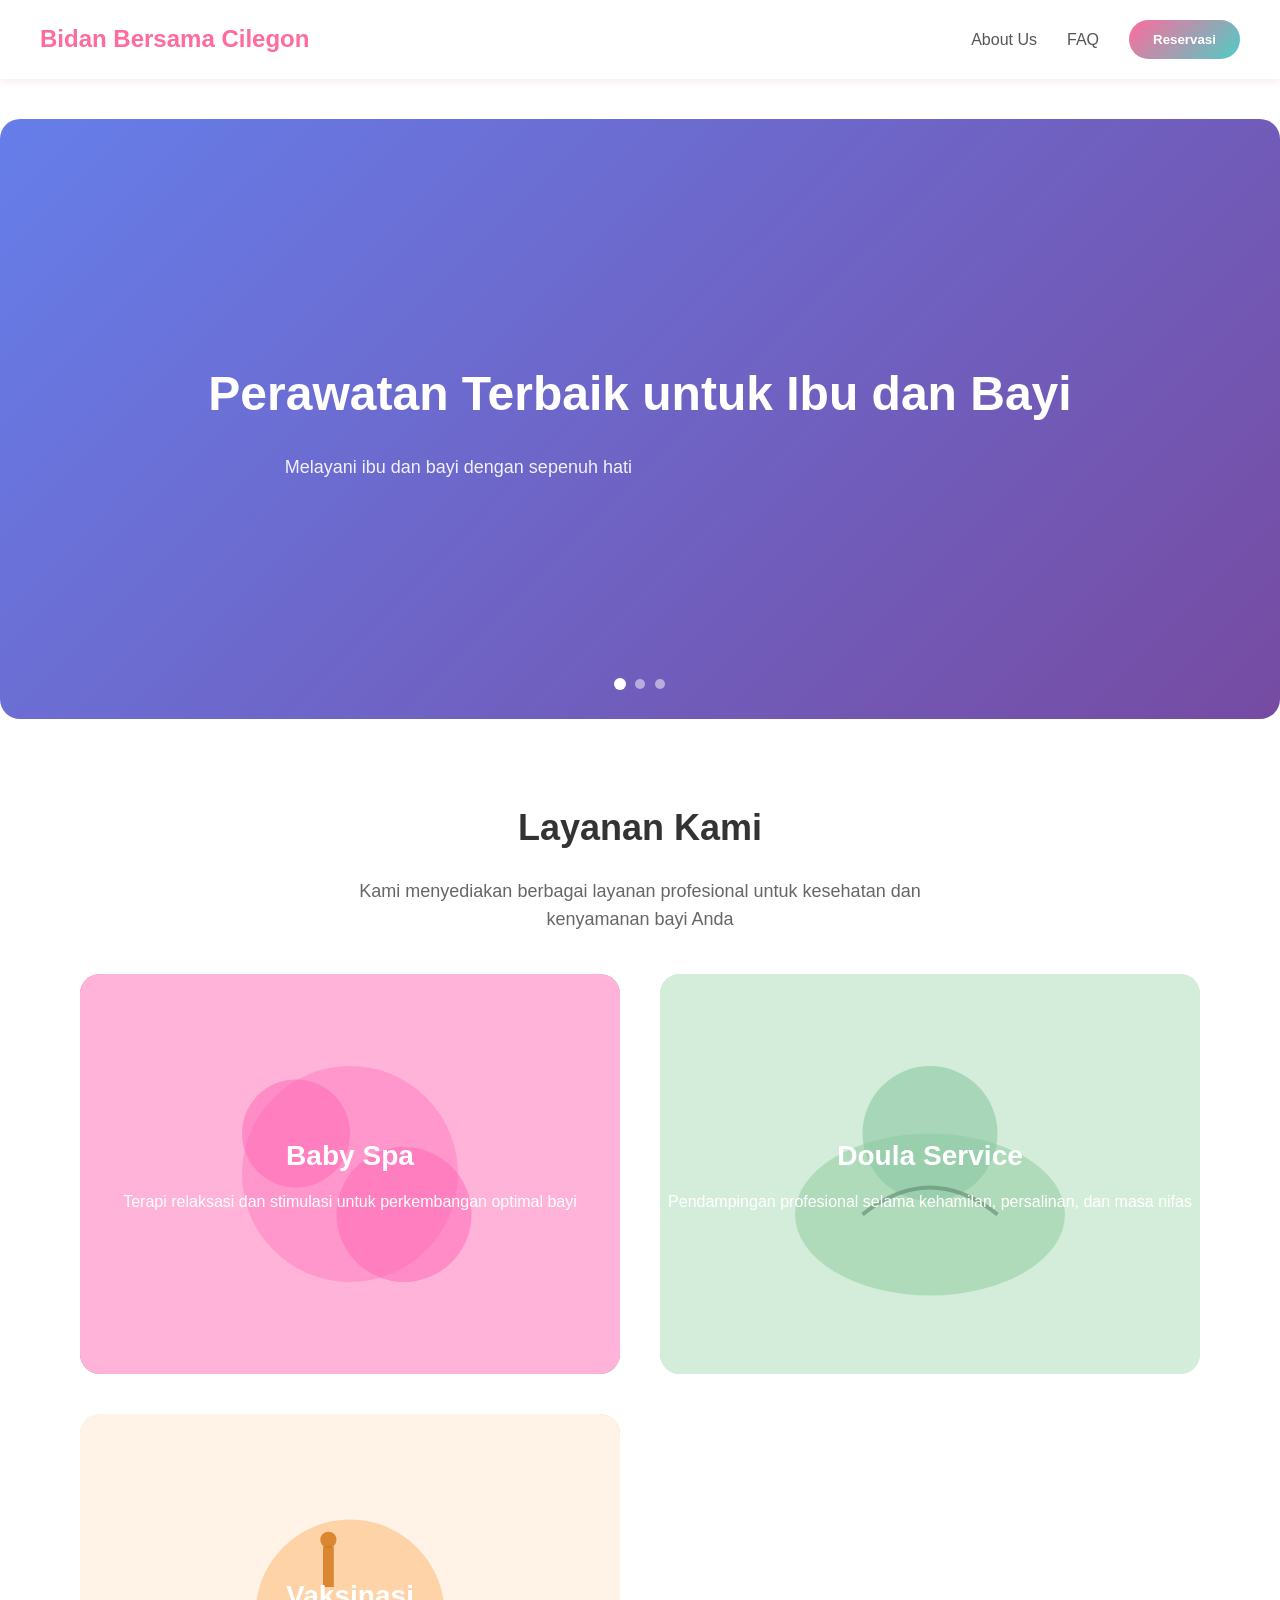
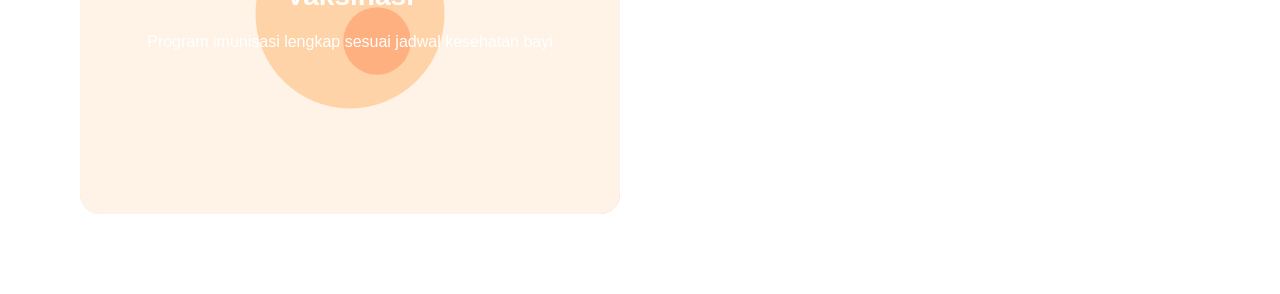
==== index.html @ c13847f4 "Added files" ====
<!DOCTYPE html>
<html lang="en">
<head>
    <meta charset="UTF-8">
    <meta name="viewport" content="width=device-width, initial-scale=1.0">
    <title>Baby Care Services</title>
    <link rel="stylesheet" href="styles.css">
</head>
<body>
    <!-- Header/Navbar -->
    <nav class="navbar">
        <div class="nav-container">
            <div class="logo">Bidan Bersama Cilegon</div>
            <div class="nav-menu">
                <a href="#" class="nav-link">About Us</a>
                <a href="#" class="nav-link">FAQ</a>
                <button class="cta-button">Reservasi</button>
            </div>
        </div>
    </nav>

    <!-- Hero Carousel -->
    <section class="hero-carousel">
        <div class="carousel-content">
            <h1>Perawatan Terbaik untuk Ibu dan Bayi</h1>
            <p>Melayani ibu dan bayi dengan sepenuh hati</p>
        </div>
        <div class="carousel-dots">
            <div class="dot active"></div>
            <div class="dot"></div>
            <div class="dot"></div>
        </div>
    </section>

    <!-- Services Section -->
    <section class="services-section">
        <h2 class="section-title">Layanan Kami</h2>
        <p class="section-subtitle">Kami menyediakan berbagai layanan profesional untuk kesehatan dan kenyamanan bayi Anda</p>
        
        <div class="services-grid">
            <!-- Baby Spa Card -->
            <div class="service-card baby-spa">
                <div class="card-background"></div>
                <div class="card-overlay">
                    <div>
                        <h3>Baby Spa</h3>
                        <p style="font-size: 16px; font-weight: 400; margin-top: 10px;">Terapi relaksasi dan stimulasi untuk perkembangan optimal bayi</p>
                    </div>
                </div>
            </div>

            <!-- Doula Card -->
            <div class="service-card doula">
                <div class="card-background"></div>
                <div class="card-overlay">
                    <div>
                        <h3>Doula Service</h3>
                        <p style="font-size: 16px; font-weight: 400; margin-top: 10px;">Pendampingan profesional selama kehamilan, persalinan, dan masa nifas</p>
                    </div>
                </div>
            </div>

            <!-- Vaccine Card -->
            <div class="service-card vaccine">
                <div class="card-background"></div>
                <div class="card-overlay">
                    <div>
                        <h3>Vaksinasi</h3>
                        <p style="font-size: 16px; font-weight: 400; margin-top: 10px;">Program imunisasi lengkap sesuai jadwal kesehatan bayi</p>
                    </div>
                </div>
            </div>
        </div>
    </section>

    <script>
        // Simple carousel dots functionality
        const dots = document.querySelectorAll('.dot');
        const carousel = document.querySelector('.hero-carousel');
        
        const backgrounds = [
            'linear-gradient(135deg, #667eea 0%, #764ba2 100%)',
            'linear-gradient(135deg, #ff6b9d 0%, #4ecdc4 100%)',
            'linear-gradient(135deg, #ffecd2 0%, #fcb69f 100%)'
        ];
        
        const titles = [
            'Perawatan Terbaik untuk Si Kecil',
            'Layanan Profesional & Terpercaya',
            'Kesehatan Bayi adalah Prioritas Kami'
        ];
        
        dots.forEach((dot, index) => {
            dot.addEventListener('click', () => {
                // Remove active class from all dots
                dots.forEach(d => d.classList.remove('active'));
                // Add active class to clicked dot
                dot.classList.add('active');
                
                // Change carousel background
                carousel.style.background = backgrounds[index];
                
                // Change title
                document.querySelector('.carousel-content h1').textContent = titles[index];
            });
        });

        // Auto-rotate carousel (optional)
        let currentSlide = 0;
        setInterval(() => {
            currentSlide = (currentSlide + 1) % 3;
            dots[currentSlide].click();
        }, 5000);
    </script>
</body>
</html>
---- styles.css ----
* {
    margin: 0;
    padding: 0;
    box-sizing: border-box;
}

body {
    font-family: -apple-system, BlinkMacSystemFont, 'Montserrat', 'Noto Sans', sans-serif;
    line-height: 1.6;
    color: #333;
}

/* Header/Navbar */
.navbar {
    background: white;
    padding: 20px 40px;
    box-shadow: 0 2px 10px rgba(158, 63, 63, 0.1);
    position: sticky;
    top: 0;
    z-index: 100;
}

.nav-container {
    max-width: 1200px;
    margin: 0 auto;
    display: flex;
    justify-content: space-between;
    align-items: center;
}

.logo {
    font-size: 24px;
    font-weight: bold;
    color: #ff6b9d;
}

.nav-menu {
    display: flex;
    gap: 30px;
    align-items: center;
}

.nav-link {
    text-decoration: none;
    color: #555;
    font-weight: 500;
    transition: color 0.3s ease;
}

.nav-link:hover {
    color: #ff6b9d;
}

.cta-button {
    background: linear-gradient(135deg, #ff6b9d, #4ecdc4);
    color: white;
    padding: 12px 24px;
    border: none;
    border-radius: 50px;
    font-weight: 600;
    cursor: pointer;
    transition: all 0.3s ease;
}

.cta-button:hover {
    transform: translateY(-2px);
    box-shadow: 0 5px 15px rgba(255, 107, 157, 0.4);
}

/* Main Carousel */
.hero-carousel {
    width: 100%;
    max-width: 1440px;
    height: 600px;
    margin: 40px auto;
    background: linear-gradient(135deg, #667eea 0%, #764ba2 100%);
    border-radius: 20px;
    display: flex;
    align-items: center;
    justify-content: center;
    color: white;
    position: relative;
    overflow: hidden;
}

.carousel-content {
    text-align: center;
    z-index: 2;
}

.carousel-content h1 {
    font-size: 48px;
    margin-bottom: 20px;
    font-weight: 700;
}

.carousel-content p {
    font-size: 18px;
    opacity: 0.9;
    max-width: 500px;
}

.carousel-dots {
    position: absolute;
    bottom: 30px;
    left: 50%;
    transform: translateX(-50%);
    display: flex;
    gap: 10px;
}

.dot {
    width: 10px;
    height: 10px;
    border-radius: 50%;
    background: rgba(255,255,255,0.5);
    cursor: pointer;
    transition: all 0.3s ease;
}

.dot.active {
    background: white;
    transform: scale(1.2);
}

/* Services Cards */
.services-section {
    max-width: 1200px;
    margin: 80px auto;
    padding: 0 40px;
}

.services-grid {
    display: grid;
    grid-template-columns: repeat(auto-fit, minmax(350px, 1fr));
    gap: 40px;
    margin-top: 40px;
}

.service-card {
    height: 400px;
    border-radius: 20px;
    position: relative;
    overflow: hidden;
    cursor: pointer;
    transition: all 0.3s ease;
}

.service-card:hover {
    transform: translateY(-10px);
    box-shadow: 0 20px 40px rgba(0,0,0,0.15);
}

.card-background {
    position: absolute;
    top: 0;
    left: 0;
    width: 100%;
    height: 100%;
    background-size: cover;
    background-position: center;
    background-repeat: no-repeat;
}

.card-overlay {
    position: absolute;
    top: 0;
    left: 0;
    width: 100%;
    height: 100%;
    display: flex;
    align-items: center;
    justify-content: center;
    color: white;
    text-align: center;
    font-weight: 600;
    font-size: 24px;
}

/* Baby Spa Card */
.baby-spa {
    background: linear-gradient(135deg, #ff6b9d 0%, #4ecdc4 100%);
}

.baby-spa .card-background {
    background-image:
        url('data:image/svg+xml,<svg xmlns="http://www.w3.org/2000/svg" viewBox="0 0 400 300"><rect fill="%23ffb3d9" width="400" height="300"/><circle cx="200" cy="150" r="80" fill="%23ff8cc8" opacity="0.7"/><circle cx="160" cy="120" r="40" fill="%23ff66b3" opacity="0.5"/><circle cx="240" cy="180" r="50" fill="%23ff66b3" opacity="0.5"/></svg>');
        url('images/newborn.jpg');
    background-blend-mode: overlay;
}

/* Doula Card */
.doula {
    background: linear-gradient(135deg, #a8edea 0%, #fed6e3 100%);
}

.doula .card-background {
    background-image: url('data:image/svg+xml,<svg xmlns="http://www.w3.org/2000/svg" viewBox="0 0 400 300"><rect fill="%23d4edda" width="400" height="300"/><ellipse cx="200" cy="180" rx="100" ry="60" fill="%23a8d8b5" opacity="0.8"/><circle cx="200" cy="120" r="50" fill="%238bc8a3" opacity="0.6"/><path d="M150 180 Q200 140 250 180" stroke="%23659577" stroke-width="3" fill="none" opacity="0.7"/></svg>');
}

/* Vaccine Card */
.vaccine {
    background: linear-gradient(135deg, #ffecd2 0%, #fcb69f 100%);
}

.vaccine .card-background {
    background-image: url('data:image/svg+xml,<svg xmlns="http://www.w3.org/2000/svg" viewBox="0 0 400 300"><rect fill="%23fff2e6" width="400" height="300"/><circle cx="200" cy="150" r="70" fill="%23ffcc99" opacity="0.8"/><rect x="180" y="100" width="8" height="30" fill="%23cc6600" opacity="0.7"/><circle cx="184" cy="95" r="6" fill="%23cc6600" opacity="0.7"/><circle cx="220" cy="170" r="25" fill="%23ff9966" opacity="0.6"/></svg>');
}

.section-title {
    text-align: center;
    font-size: 36px;
    font-weight: 700;
    margin-bottom: 20px;
    color: #333;
}

.section-subtitle {
    text-align: center;
    font-size: 18px;
    color: #666;
    max-width: 600px;
    margin: 0 auto;
}

/* Responsive Design */
@media (max-width: 768px) {
    .navbar {
        padding: 15px 20px;
    }
    
    .nav-menu {
        gap: 20px;
    }
    
    .nav-link {
        font-size: 14px;
    }
    
    .cta-button {
        padding: 10px 20px;
        font-size: 14px;
    }
    
    .hero-carousel {
        height: 400px;
        margin: 20px;
    }
    
    .carousel-content h1 {
        font-size: 32px;
    }
    
    .services-section {
        padding: 0 20px;
    }
    
    .services-grid {
        grid-template-columns: 1fr;
        gap: 30px;
    }
    
    .service-card {
        height: 300px;
    }
}
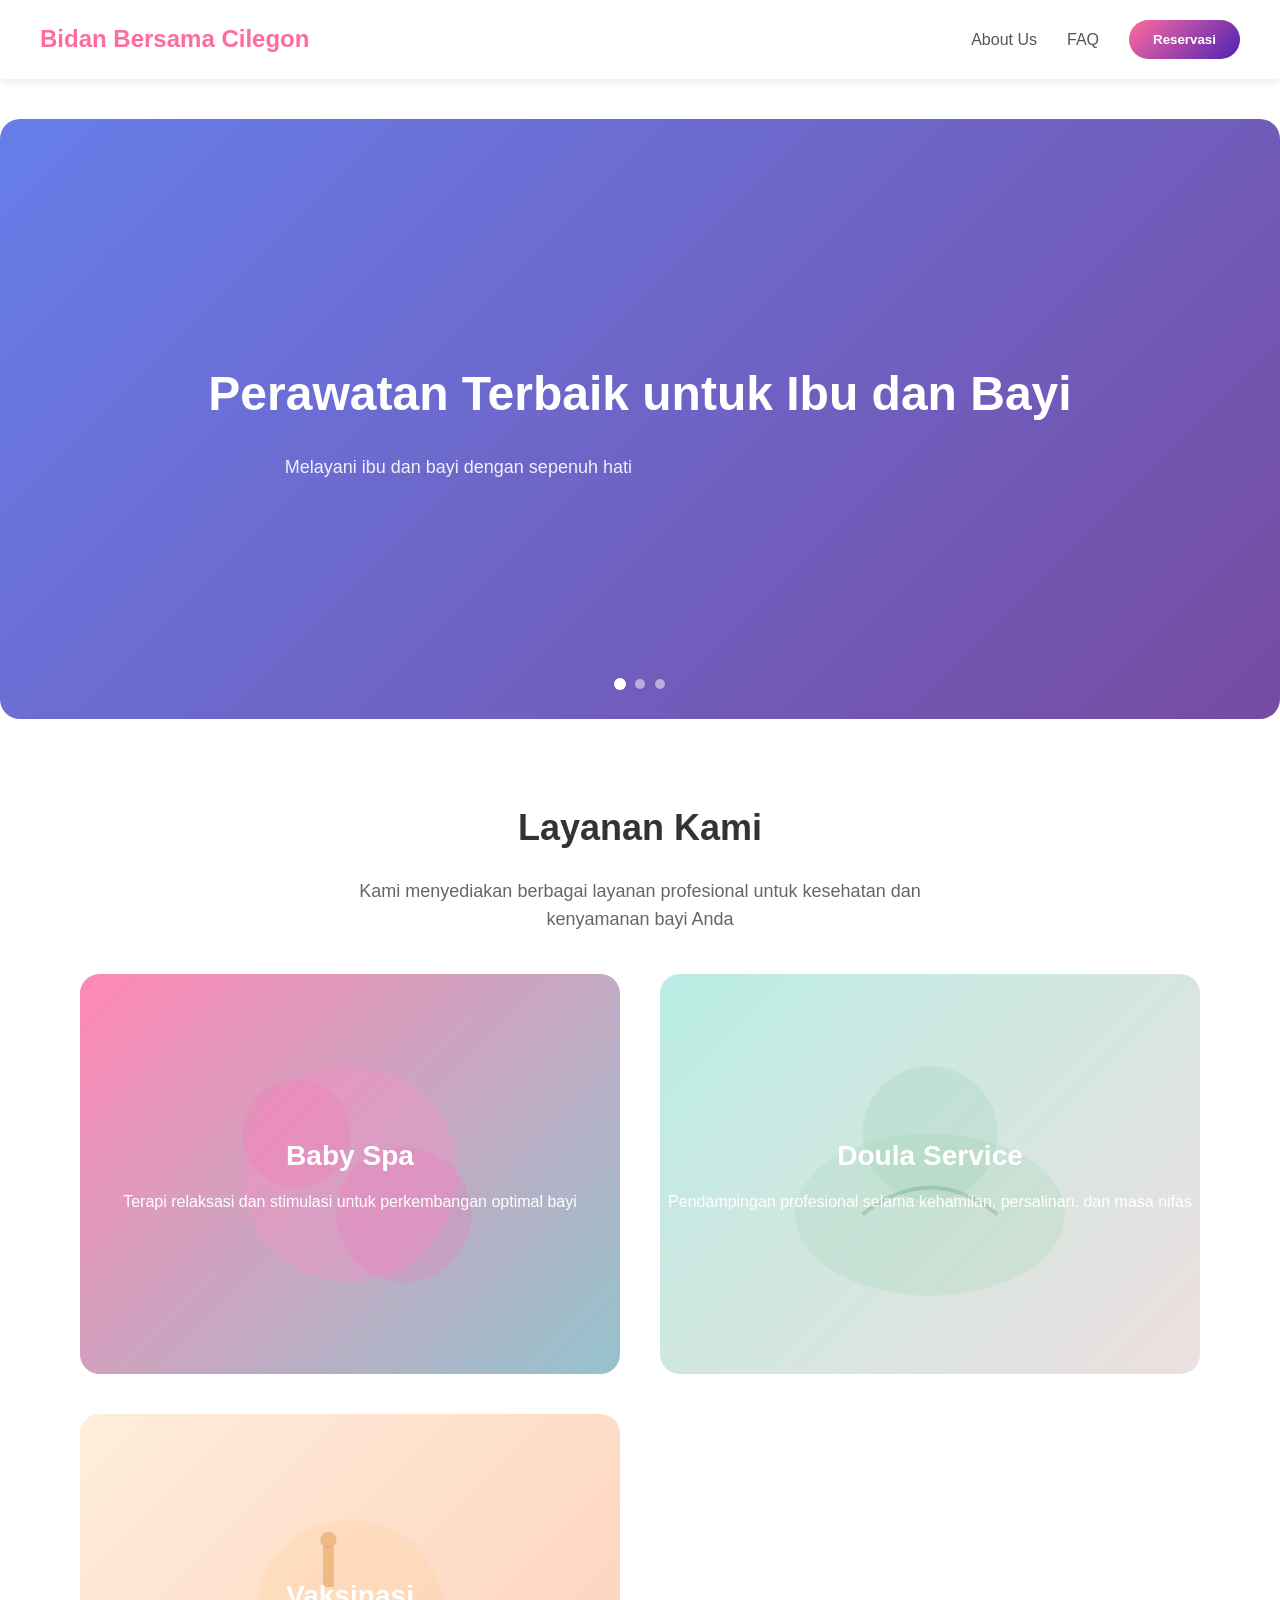
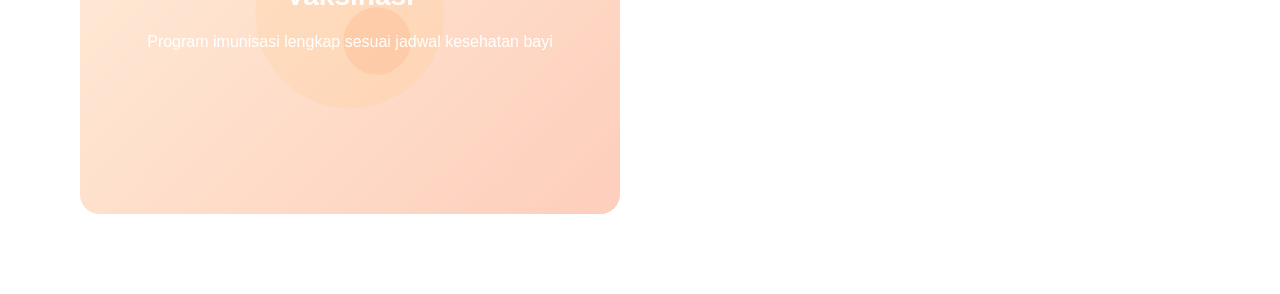
==== commit e9f05e21: "In line javascript html to js file  In line javascript html to js file" ====
--- a/index.html
+++ b/index.html
@@ -73,44 +73,6 @@
         </div>
     </section>
 
-    <script>
-        // Simple carousel dots functionality
-        const dots = document.querySelectorAll('.dot');
-        const carousel = document.querySelector('.hero-carousel');
-        
-        const backgrounds = [
-            'linear-gradient(135deg, #667eea 0%, #764ba2 100%)',
-            'linear-gradient(135deg, #ff6b9d 0%, #4ecdc4 100%)',
-            'linear-gradient(135deg, #ffecd2 0%, #fcb69f 100%)'
-        ];
-        
-        const titles = [
-            'Perawatan Terbaik untuk Si Kecil',
-            'Layanan Profesional & Terpercaya',
-            'Kesehatan Bayi adalah Prioritas Kami'
-        ];
-        
-        dots.forEach((dot, index) => {
-            dot.addEventListener('click', () => {
-                // Remove active class from all dots
-                dots.forEach(d => d.classList.remove('active'));
-                // Add active class to clicked dot
-                dot.classList.add('active');
-                
-                // Change carousel background
-                carousel.style.background = backgrounds[index];
-                
-                // Change title
-                document.querySelector('.carousel-content h1').textContent = titles[index];
-            });
-        });
-
-        // Auto-rotate carousel (optional)
-        let currentSlide = 0;
-        setInterval(() => {
-            currentSlide = (currentSlide + 1) % 3;
-            dots[currentSlide].click();
-        }, 5000);
-    </script>
+    <script src="script.js"></script>
 </body>
 </html>
--- a/styles.css
+++ b/styles.css
@@ -5,7 +5,7 @@
 }
 
 body {
-    font-family: -apple-system, BlinkMacSystemFont, 'Montserrat', 'Noto Sans', sans-serif;
+    font-family: -apple-system, BlinkMacSystemFont, 'Montserrat', Roboto, sans-serif;
     line-height: 1.6;
     color: #333;
 }
@@ -14,7 +14,7 @@
 .navbar {
     background: white;
     padding: 20px 40px;
-    box-shadow: 0 2px 10px rgba(158, 63, 63, 0.1);
+    box-shadow: 0 2px 10px rgba(0,0,0,0.1);
     position: sticky;
     top: 0;
     z-index: 100;
@@ -52,7 +52,7 @@
 }
 
 .cta-button {
-    background: linear-gradient(135deg, #ff6b9d, #4ecdc4);
+    background: linear-gradient(135deg, #ff6b9d, #4e22b5);
     color: white;
     padding: 12px 24px;
     border: none;
@@ -183,9 +183,12 @@
 }
 
 .baby-spa .card-background {
-    background-image:
-        url('data:image/svg+xml,<svg xmlns="http://www.w3.org/2000/svg" viewBox="0 0 400 300"><rect fill="%23ffb3d9" width="400" height="300"/><circle cx="200" cy="150" r="80" fill="%23ff8cc8" opacity="0.7"/><circle cx="160" cy="120" r="40" fill="%23ff66b3" opacity="0.5"/><circle cx="240" cy="180" r="50" fill="%23ff66b3" opacity="0.5"/></svg>');
-        url('images/newborn.jpg');
+    /* Real image sebagai base */
+    background-image: 
+        /* SVG gradient overlay di atas */
+        url('data:image/svg+xml,<svg xmlns="http://www.w3.org/2000/svg" viewBox="0 0 400 300"><rect fill="%23ffb3d9" width="400" height="300" opacity="0.4"/><circle cx="200" cy="150" r="80" fill="%23ff8cc8" opacity="0.3"/><circle cx="160" cy="120" r="40" fill="%23ff66b3" opacity="0.2"/><circle cx="240" cy="180" r="50" fill="%23ff66b3" opacity="0.2"/></svg>'),
+        /* Real image dari Figma */
+        url('images/baby-spa.jpg');
     background-blend-mode: overlay;
 }
 
@@ -195,7 +198,12 @@
 }
 
 .doula .card-background {
-    background-image: url('data:image/svg+xml,<svg xmlns="http://www.w3.org/2000/svg" viewBox="0 0 400 300"><rect fill="%23d4edda" width="400" height="300"/><ellipse cx="200" cy="180" rx="100" ry="60" fill="%23a8d8b5" opacity="0.8"/><circle cx="200" cy="120" r="50" fill="%238bc8a3" opacity="0.6"/><path d="M150 180 Q200 140 250 180" stroke="%23659577" stroke-width="3" fill="none" opacity="0.7"/></svg>');
+    background-image: 
+        /* SVG gradient overlay */
+        url('data:image/svg+xml,<svg xmlns="http://www.w3.org/2000/svg" viewBox="0 0 400 300"><rect fill="%23d4edda" width="400" height="300" opacity="0.4"/><ellipse cx="200" cy="180" rx="100" ry="60" fill="%23a8d8b5" opacity="0.3"/><circle cx="200" cy="120" r="50" fill="%238bc8a3" opacity="0.2"/><path d="M150 180 Q200 140 250 180" stroke="%23659577" stroke-width="3" fill="none" opacity="0.3"/></svg>'),
+        /* Real image */
+        url('images/doula.jpg');
+    background-blend-mode: overlay;
 }
 
 /* Vaccine Card */
@@ -204,7 +212,12 @@
 }
 
 .vaccine .card-background {
-    background-image: url('data:image/svg+xml,<svg xmlns="http://www.w3.org/2000/svg" viewBox="0 0 400 300"><rect fill="%23fff2e6" width="400" height="300"/><circle cx="200" cy="150" r="70" fill="%23ffcc99" opacity="0.8"/><rect x="180" y="100" width="8" height="30" fill="%23cc6600" opacity="0.7"/><circle cx="184" cy="95" r="6" fill="%23cc6600" opacity="0.7"/><circle cx="220" cy="170" r="25" fill="%23ff9966" opacity="0.6"/></svg>');
+    background-image: 
+        /* SVG gradient overlay */
+        url('data:image/svg+xml,<svg xmlns="http://www.w3.org/2000/svg" viewBox="0 0 400 300"><rect fill="%23fff2e6" width="400" height="300" opacity="0.4"/><circle cx="200" cy="150" r="70" fill="%23ffcc99" opacity="0.3"/><rect x="180" y="100" width="8" height="30" fill="%23cc6600" opacity="0.3"/><circle cx="184" cy="95" r="6" fill="%23cc6600" opacity="0.3"/><circle cx="220" cy="170" r="25" fill="%23ff9966" opacity="0.2"/></svg>'),
+        /* Real image */
+        url('images/vaccine.jpg');
+    background-blend-mode: overlay;
 }
 
 .section-title {
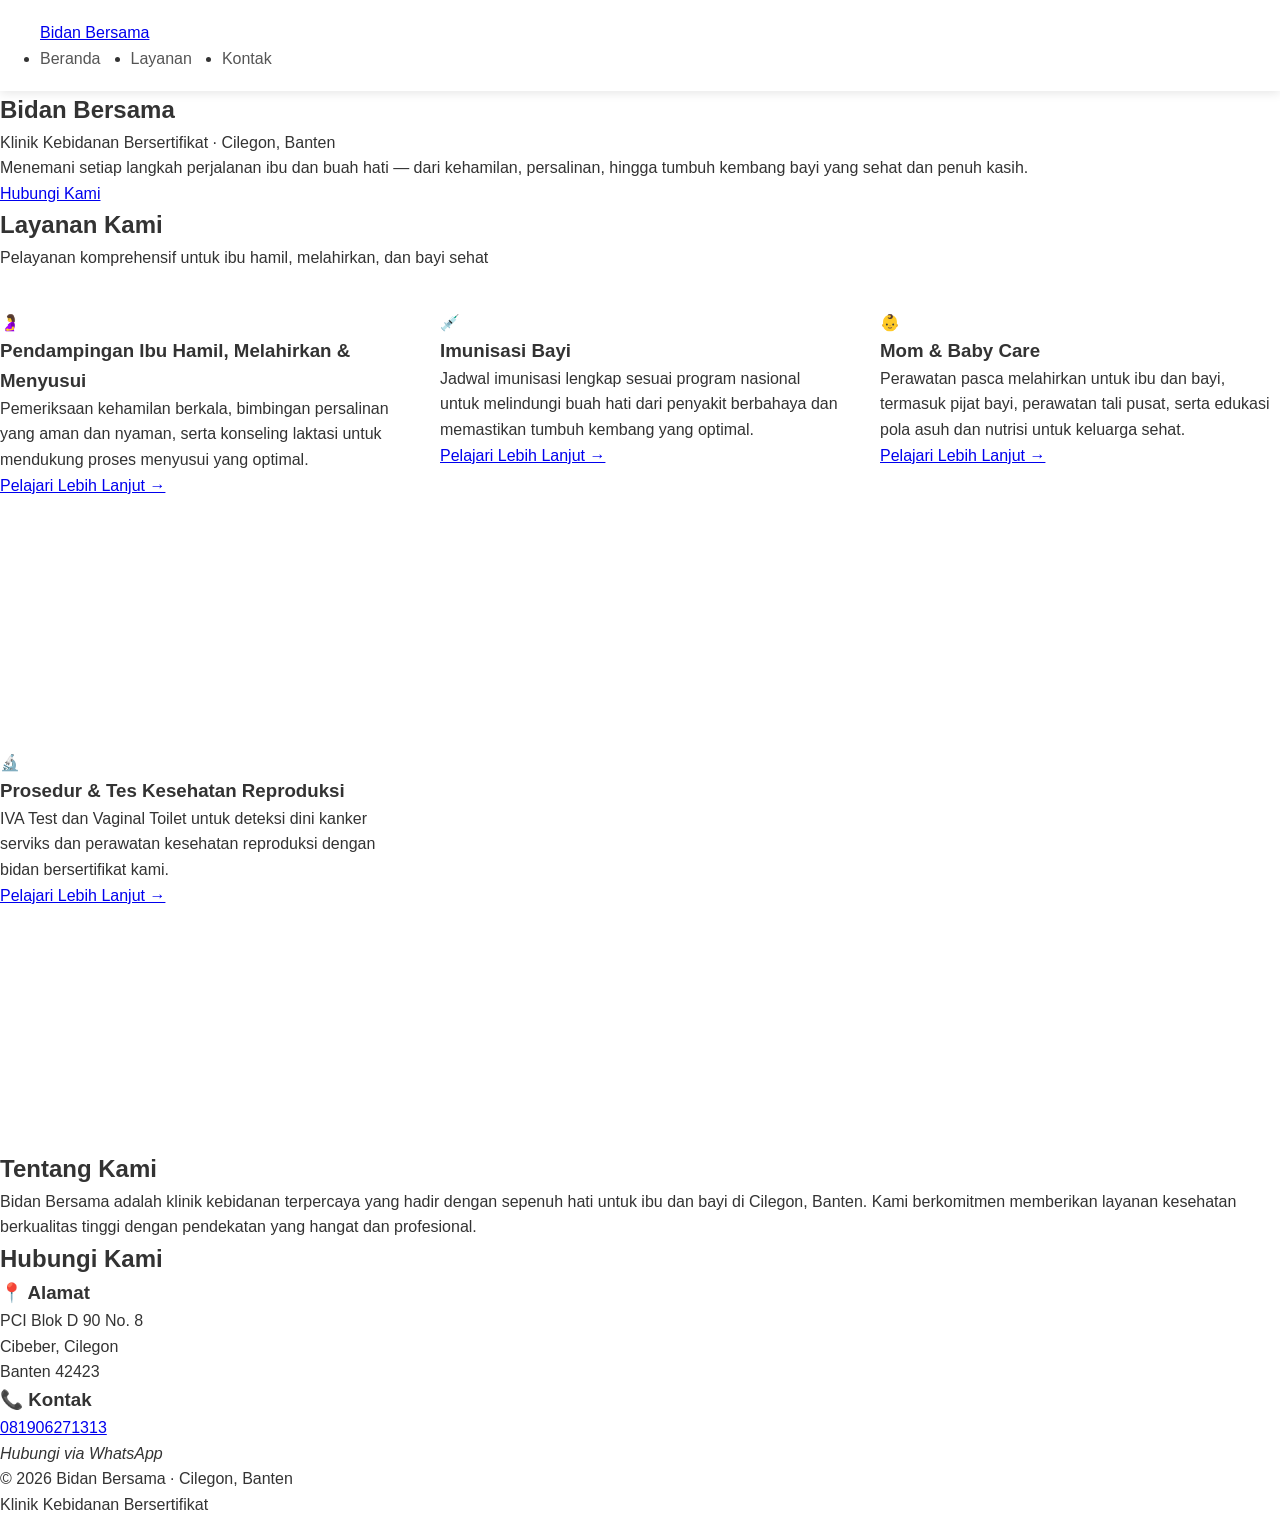
==== commit b63c7baa: "Revise index.html for localization and content update" ====
--- a/index.html
+++ b/index.html
@@ -1,78 +1,119 @@
 <!DOCTYPE html>
-<html lang="en">
+<html lang="id">
 <head>
     <meta charset="UTF-8">
     <meta name="viewport" content="width=device-width, initial-scale=1.0">
-    <title>Baby Care Services</title>
+    <title>Bidan Bersama — Klinik Kebidanan Cilegon</title>
     <link rel="stylesheet" href="styles.css">
 </head>
 <body>
-    <!-- Header/Navbar -->
+    <!-- Navigation -->
     <nav class="navbar">
-        <div class="nav-container">
-            <div class="logo">Bidan Bersama Cilegon</div>
-            <div class="nav-menu">
-                <a href="#" class="nav-link">About Us</a>
-                <a href="#" class="nav-link">FAQ</a>
-                <button class="cta-button">Reservasi</button>
+        <div class="container">
+            <div class="nav-brand">
+                <a href="#home">Bidan Bersama</a>
             </div>
+            <div class="nav-toggle" id="navToggle">
+                <span></span>
+                <span></span>
+                <span></span>
+            </div>
+            <ul class="nav-menu" id="navMenu">
+                <li><a href="#home" class="nav-link">Beranda</a></li>
+                <li><a href="#services" class="nav-link">Layanan</a></li>
+                <li><a href="#contact" class="nav-link">Kontak</a></li>
+            </ul>
         </div>
     </nav>
 
-    <!-- Hero Carousel -->
-    <section class="hero-carousel">
-        <div class="carousel-content">
-            <h1>Perawatan Terbaik untuk Ibu dan Bayi</h1>
-            <p>Melayani ibu dan bayi dengan sepenuh hati</p>
-        </div>
-        <div class="carousel-dots">
-            <div class="dot active"></div>
-            <div class="dot"></div>
-            <div class="dot"></div>
+    <!-- Hero Section -->
+    <section id="home" class="hero">
+        <div class="container">
+            <div class="hero-content">
+                <h1>Bidan Bersama</h1>
+                <p class="subtitle">Klinik Kebidanan Bersertifikat · Cilegon, Banten</p>
+                <p class="hero-text">Menemani setiap langkah perjalanan ibu dan buah hati — dari kehamilan, persalinan, hingga tumbuh kembang bayi yang sehat dan penuh kasih.</p>
+                <a href="https://wa.me/6281906271313" class="btn btn-primary" target="_blank">Hubungi Kami</a>
+            </div>
         </div>
     </section>
 
     <!-- Services Section -->
-    <section class="services-section">
-        <h2 class="section-title">Layanan Kami</h2>
-        <p class="section-subtitle">Kami menyediakan berbagai layanan profesional untuk kesehatan dan kenyamanan bayi Anda</p>
-        
-        <div class="services-grid">
-            <!-- Baby Spa Card -->
-            <div class="service-card baby-spa">
-                <div class="card-background"></div>
-                <div class="card-overlay">
-                    <div>
-                        <h3>Baby Spa</h3>
-                        <p style="font-size: 16px; font-weight: 400; margin-top: 10px;">Terapi relaksasi dan stimulasi untuk perkembangan optimal bayi</p>
-                    </div>
+    <section id="services" class="services">
+        <div class="container">
+            <h2>Layanan Kami</h2>
+            <p class="section-intro">Pelayanan komprehensif untuk ibu hamil, melahirkan, dan bayi sehat</p>
+            
+            <div class="services-grid">
+                <!-- Service 1 -->
+                <div class="service-card">
+                    <div class="service-icon">🤰</div>
+                    <h3>Pendampingan Ibu Hamil, Melahirkan & Menyusui</h3>
+                    <p>Pemeriksaan kehamilan berkala, bimbingan persalinan yang aman dan nyaman, serta konseling laktasi untuk mendukung proses menyusui yang optimal.</p>
+                    <a href="melahirkan-menyusui.html" class="btn btn-small">Pelajari Lebih Lanjut →</a>
                 </div>
-            </div>
 
-            <!-- Doula Card -->
-            <div class="service-card doula">
-                <div class="card-background"></div>
-                <div class="card-overlay">
-                    <div>
-                        <h3>Doula Service</h3>
-                        <p style="font-size: 16px; font-weight: 400; margin-top: 10px;">Pendampingan profesional selama kehamilan, persalinan, dan masa nifas</p>
-                    </div>
+                <!-- Service 2 -->
+                <div class="service-card">
+                    <div class="service-icon">💉</div>
+                    <h3>Imunisasi Bayi</h3>
+                    <p>Jadwal imunisasi lengkap sesuai program nasional untuk melindungi buah hati dari penyakit berbahaya dan memastikan tumbuh kembang yang optimal.</p>
+                    <a href="imunisasi.html" class="btn btn-small">Pelajari Lebih Lanjut →</a>
                 </div>
-            </div>
 
-            <!-- Vaccine Card -->
-            <div class="service-card vaccine">
-                <div class="card-background"></div>
-                <div class="card-overlay">
-                    <div>
-                        <h3>Vaksinasi</h3>
-                        <p style="font-size: 16px; font-weight: 400; margin-top: 10px;">Program imunisasi lengkap sesuai jadwal kesehatan bayi</p>
-                    </div>
+                <!-- Service 3 -->
+                <div class="service-card">
+                    <div class="service-icon">👶</div>
+                    <h3>Mom & Baby Care</h3>
+                    <p>Perawatan pasca melahirkan untuk ibu dan bayi, termasuk pijat bayi, perawatan tali pusat, serta edukasi pola asuh dan nutrisi untuk keluarga sehat.</p>
+                    <a href="mom-baby-care.html" class="btn btn-small">Pelajari Lebih Lanjut →</a>
+                </div>
+
+                <!-- Service 4 - NEW -->
+                <div class="service-card">
+                    <div class="service-icon">🔬</div>
+                    <h3>Prosedur & Tes Kesehatan Reproduksi</h3>
+                    <p>IVA Test dan Vaginal Toilet untuk deteksi dini kanker serviks dan perawatan kesehatan reproduksi dengan bidan bersertifikat kami.</p>
+                    <a href="prosedurtes.html" class="btn btn-small">Pelajari Lebih Lanjut →</a>
                 </div>
             </div>
         </div>
     </section>
 
+    <!-- About Section -->
+    <section class="about">
+        <div class="container">
+            <h2>Tentang Kami</h2>
+            <p class="about-text">Bidan Bersama adalah klinik kebidanan terpercaya yang hadir dengan sepenuh hati untuk ibu dan bayi di Cilegon, Banten. Kami berkomitmen memberikan layanan kesehatan berkualitas tinggi dengan pendekatan yang hangat dan profesional.</p>
+        </div>
+    </section>
+
+    <!-- Contact Section -->
+    <section id="contact" class="contact">
+        <div class="container">
+            <h2>Hubungi Kami</h2>
+            <div class="contact-grid">
+                <div class="contact-item">
+                    <h3>📍 Alamat</h3>
+                    <p>PCI Blok D 90 No. 8<br>Cibeber, Cilegon<br>Banten 42423</p>
+                </div>
+                <div class="contact-item">
+                    <h3>📞 Kontak</h3>
+                    <p><a href="https://wa.me/6281906271313" target="_blank">081906271313</a><br>
+                    <em>Hubungi via WhatsApp</em></p>
+                </div>
+            </div>
+        </div>
+    </section>
+
+    <!-- Footer -->
+    <footer class="footer">
+        <div class="container">
+            <p>&copy; 2026 Bidan Bersama · Cilegon, Banten</p>
+            <p class="footer-secondary">Klinik Kebidanan Bersertifikat</p>
+        </div>
+    </footer>
+
     <script src="script.js"></script>
 </body>
-</html>+</html>
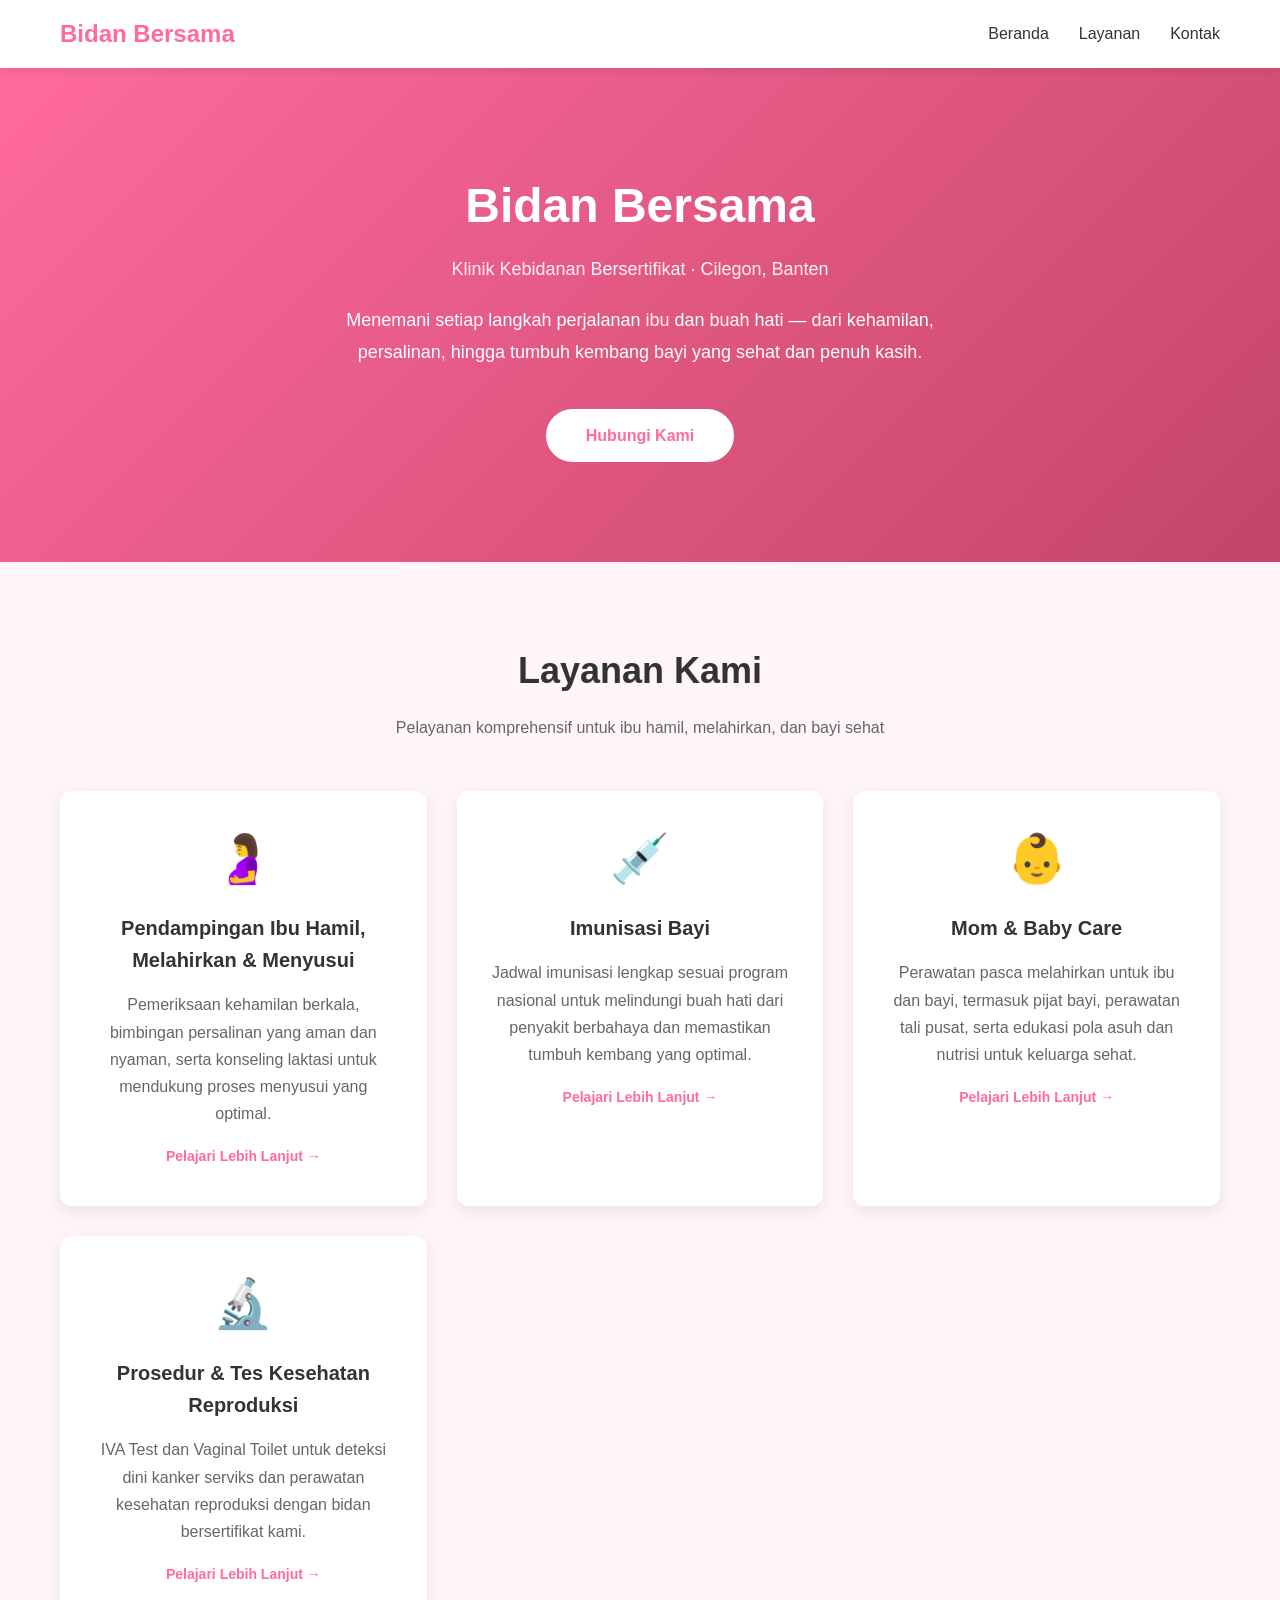
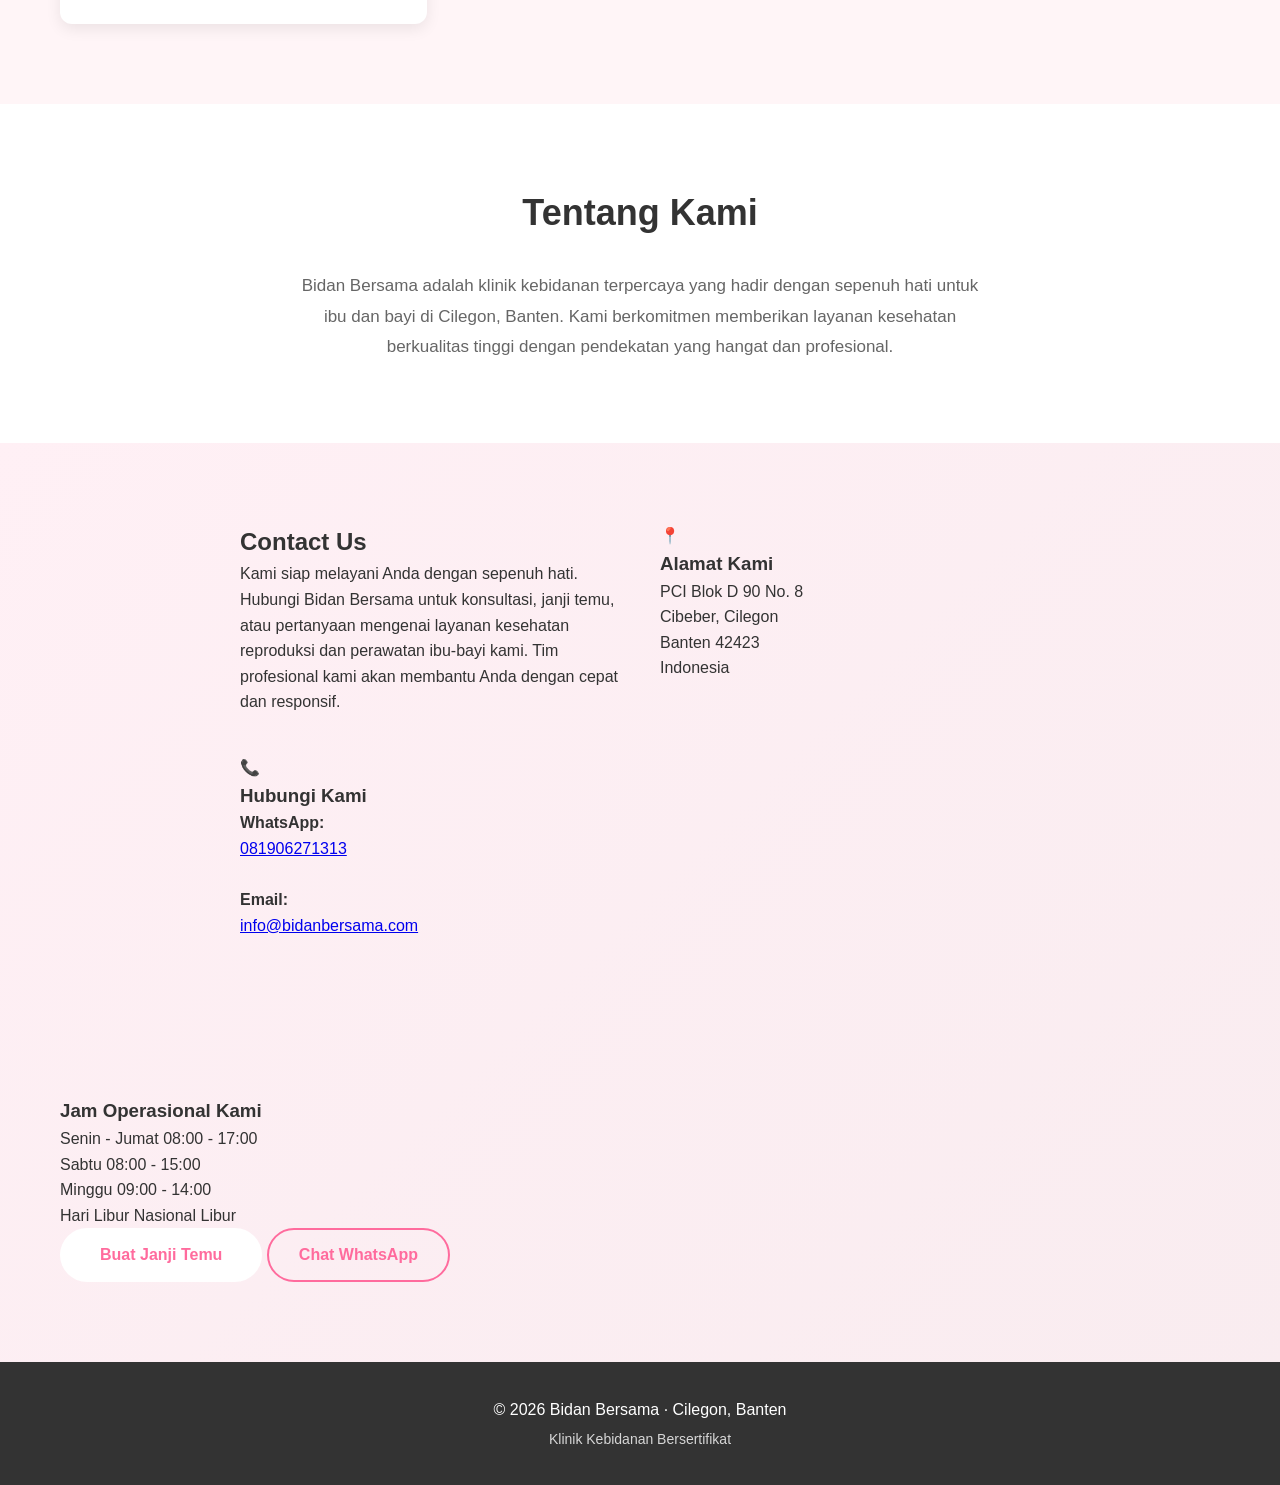
==== commit b20c1432: "Update index.html with new contact section layout" ====
--- a/index.html
+++ b/index.html
@@ -91,16 +91,79 @@
     <!-- Contact Section -->
     <section id="contact" class="contact">
         <div class="container">
-            <h2>Hubungi Kami</h2>
+            <!-- Contact Header & Info Grid (50-25-25) -->
             <div class="contact-grid">
-                <div class="contact-item">
-                    <h3>📍 Alamat</h3>
-                    <p>PCI Blok D 90 No. 8<br>Cibeber, Cilegon<br>Banten 42423</p>
+                <!-- Left Section (50%) -->
+                <div class="contact-left">
+                    <h1>Contact Us</h1>
+                    <p class="contact-description">
+                        Kami siap melayani Anda dengan sepenuh hati. Hubungi Bidan Bersama untuk konsultasi, janji temu, atau pertanyaan mengenai layanan kesehatan reproduksi dan perawatan ibu-bayi kami. Tim profesional kami akan membantu Anda dengan cepat dan responsif.
+                    </p>
                 </div>
-                <div class="contact-item">
-                    <h3>📞 Kontak</h3>
-                    <p><a href="https://wa.me/6281906271313" target="_blank">081906271313</a><br>
-                    <em>Hubungi via WhatsApp</em></p>
+    
+                <!-- Middle Section (25%) - Address -->
+                <div class="contact-info-card">
+                    <div class="contact-info-icon">📍</div>
+                    <h3>Alamat Kami</h3>
+                    <p>
+                        PCI Blok D 90 No. 8<br>
+                        Cibeber, Cilegon<br>
+                        Banten 42423<br>
+                        Indonesia
+                    </p>
+                </div>
+    
+                <!-- Right Section (25%) - Contact -->
+                <div class="contact-info-card">
+                    <div class="contact-info-icon">📞</div>
+                    <h3>Hubungi Kami</h3>
+                    <p>
+                        <strong>WhatsApp:</strong><br>
+                        <a href="https://wa.me/6281906271313" target="_blank">081906271313</a><br>
+                        <br>
+                        <strong>Email:</strong><br>
+                        <a href="mailto:bidanbersama@clinic.com">info@bidanbersama.com</a>
+                    </p>
+                </div>
+            </div>
+    
+            <!-- Google Map -->
+            <div class="map-container">
+                <iframe 
+                    src="https://www.google.com/maps/embed?pb=!1m18!1m12!1m3!1d3956.8234567890!2d106.19245!3d-6.40611!2m3!1f0!2f0!3f0!3m2!1i1024!2i768!4f13.1!3m3!1m2!1s0x2e41e8a8b8b8b8b9%3A0x1234567890abcdef!2sPCI%20Blok%20D%2090%20No.%208%2C%20Cibeber%2C%20Cilegon%2C%20Banten!5e0!3m2!1sid!2sid!4v1234567890" 
+                    width="100%" 
+                    height="100%" 
+                    style="border:0;" 
+                    allowfullscreen="" 
+                    loading="lazy" 
+                    referrerpolicy="no-referrer-when-downgrade">
+                </iframe>
+            </div>
+    
+            <!-- Opening Hours -->
+            <div class="opening-hours">
+                <h3>Jam Operasional Kami</h3>
+                <div class="hours-grid">
+                    <div class="hour-item">
+                        <span class="day">Senin - Jumat</span>
+                        <span class="time">08:00 - 17:00</span>
+                    </div>
+                    <div class="hour-item">
+                        <span class="day">Sabtu</span>
+                        <span class="time">08:00 - 15:00</span>
+                    </div>
+                    <div class="hour-item">
+                        <span class="day">Minggu</span>
+                        <span class="time">09:00 - 14:00</span>
+                    </div>
+                    <div class="hour-item">
+                        <span class="day">Hari Libur Nasional</span>
+                        <span class="time">Libur</span>
+                    </div>
+                    <div class="cta-buttons">
+                        <a href="./appointment.html" class="btn btn-primary">Buat Janji Temu</a>
+                        <a href="https://wa.me/6281906271313" class="btn btn-outline" target="_blank">Chat WhatsApp</a>
+                    </div>
                 </div>
             </div>
         </div>
--- a/styles.css
+++ b/styles.css
@@ -4,276 +4,1115 @@
     box-sizing: border-box;
 }
 
+:root {
+    --primary-color: #FF6B9D;
+    --secondary-color: #C44569;
+    --light-bg: #FFF5F7;
+    --text-dark: #333333;
+    --text-light: #666666;
+    --white: #FFFFFF;
+    --border-color: #E8E8E8;
+}
+
+html {
+    scroll-behavior: smooth;
+}
+
 body {
-    font-family: -apple-system, BlinkMacSystemFont, 'Montserrat', Roboto, sans-serif;
+    font-family: 'Segoe UI', Tahoma, Geneva, Verdana, sans-serif;
     line-height: 1.6;
-    color: #333;
-}
-
-/* Header/Navbar */
+    color: var(--text-dark);
+}
+
+.container {
+    max-width: 1200px;
+    margin: 0 auto;
+    padding: 0 20px;
+}
+
+/* Navigation */
 .navbar {
-    background: white;
-    padding: 20px 40px;
-    box-shadow: 0 2px 10px rgba(0,0,0,0.1);
+    background: var(--white);
+    box-shadow: 0 2px 10px rgba(0, 0, 0, 0.1);
     position: sticky;
     top: 0;
     z-index: 100;
 }
 
-.nav-container {
-    max-width: 1200px;
-    margin: 0 auto;
+.navbar .container {
     display: flex;
     justify-content: space-between;
     align-items: center;
-}
-
-.logo {
+    padding: 15px 20px;
+}
+
+.nav-brand a {
     font-size: 24px;
-    font-weight: bold;
-    color: #ff6b9d;
+    font-weight: 700;
+    color: var(--primary-color);
+    text-decoration: none;
 }
 
 .nav-menu {
     display: flex;
+    list-style: none;
     gap: 30px;
-    align-items: center;
 }
 
 .nav-link {
     text-decoration: none;
-    color: #555;
+    color: var(--text-dark);
     font-weight: 500;
-    transition: color 0.3s ease;
+    transition: color 0.3s;
 }
 
 .nav-link:hover {
-    color: #ff6b9d;
-}
-
-.cta-button {
-    background: linear-gradient(135deg, #ff6b9d, #4e22b5);
-    color: white;
-    padding: 12px 24px;
+    color: var(--primary-color);
+}
+
+.nav-toggle {
+    display: none;
+    flex-direction: column;
+    cursor: pointer;
+}
+
+.nav-toggle span {
+    width: 25px;
+    height: 3px;
+    background: var(--text-dark);
+    margin: 5px 0;
+    transition: 0.3s;
+}
+
+/* Hero Section */
+.hero {
+    background: linear-gradient(135deg, var(--primary-color) 0%, var(--secondary-color) 100%);
+    color: var(--white);
+    padding: 100px 20px;
+    text-align: center;
+}
+
+.hero-content h1 {
+    font-size: 48px;
+    margin-bottom: 10px;
+    font-weight: 800;
+}
+
+.subtitle {
+    font-size: 18px;
+    margin-bottom: 20px;
+    opacity: 0.95;
+}
+
+.hero-text {
+    font-size: 18px;
+    max-width: 600px;
+    margin: 20px auto 40px;
+    line-height: 1.8;
+}
+
+/* Buttons */
+.btn {
+    display: inline-block;
+    padding: 14px 40px;
+    border-radius: 50px;
+    text-decoration: none;
+    font-weight: 600;
+    transition: all 0.3s;
     border: none;
-    border-radius: 50px;
+    cursor: pointer;
+    font-size: 16px;
+}
+
+.btn-primary {
+    background: var(--white);
+    color: var(--primary-color);
+}
+
+.btn-primary:hover {
+    transform: translateY(-2px);
+    box-shadow: 0 10px 25px rgba(0, 0, 0, 0.2);
+}
+
+/* Services Section */
+.services {
+    padding: 80px 20px;
+    background: var(--light-bg);
+}
+
+.services h2 {
+    font-size: 36px;
+    text-align: center;
+    margin-bottom: 15px;
+    color: var(--text-dark);
+}
+
+.section-intro {
+    text-align: center;
+    color: var(--text-light);
+    font-size: 16px;
+    margin-bottom: 50px;
+}
+
+.services-grid {
+    display: grid;
+    grid-template-columns: repeat(auto-fit, minmax(300px, 1fr));
+    gap: 30px;
+}
+
+.service-card {
+    background: var(--white);
+    padding: 30px;
+    border-radius: 12px;
+    box-shadow: 0 5px 15px rgba(0, 0, 0, 0.08);
+    transition: all 0.3s;
+    text-align: center;
+}
+
+.service-card:hover {
+    transform: translateY(-5px);
+    box-shadow: 0 15px 30px rgba(0, 0, 0, 0.12);
+}
+
+.service-icon {
+    font-size: 48px;
+    margin-bottom: 15px;
+}
+
+.service-card h3 {
+    font-size: 20px;
+    margin-bottom: 15px;
+    color: var(--text-dark);
+}
+
+.service-card p {
+    color: var(--text-light);
+    line-height: 1.7;
+}
+
+/* About Section */
+.about {
+    padding: 80px 20px;
+    text-align: center;
+    background: var(--white);
+}
+
+.about h2 {
+    font-size: 36px;
+    margin-bottom: 30px;
+    color: var(--text-dark);
+}
+
+.about-text {
+    max-width: 700px;
+    margin: 0 auto;
+    font-size: 17px;
+    color: var(--text-light);
+    line-height: 1.8;
+}
+
+/* Contact Section */
+.contact {
+    padding: 80px 20px;
+    background: linear-gradient(135deg, rgba(255, 107, 157, 0.1) 0%, rgba(196, 69, 105, 0.1) 100%);
+}
+
+.contact h2 {
+    font-size: 36px;
+    text-align: center;
+    margin-bottom: 50px;
+    color: var(--text-dark);
+}
+
+.contact-grid {
+    display: grid;
+    grid-template-columns: repeat(auto-fit, minmax(250px, 1fr));
+    gap: 40px;
+    max-width: 800px;
+    margin: 0 auto;
+}
+
+.contact-item {
+    background: var(--white);
+    padding: 30px;
+    border-radius: 12px;
+    box-shadow: 0 5px 15px rgba(0, 0, 0, 0.08);
+    text-align: center;
+}
+
+.contact-item h3 {
+    color: var(--primary-color);
+    margin-bottom: 15px;
+    font-size: 18px;
+}
+
+.contact-item a {
+    color: var(--primary-color);
+    text-decoration: none;
     font-weight: 600;
-    cursor: pointer;
-    transition: all 0.3s ease;
-}
-
-.cta-button:hover {
-    transform: translateY(-2px);
-    box-shadow: 0 5px 15px rgba(255, 107, 157, 0.4);
-}
-
-/* Main Carousel */
-.hero-carousel {
-    width: 100%;
-    max-width: 1440px;
-    height: 600px;
-    margin: 40px auto;
-    background: linear-gradient(135deg, #667eea 0%, #764ba2 100%);
-    border-radius: 20px;
+    transition: color 0.3s;
+}
+
+.contact-item a:hover {
+    color: var(--secondary-color);
+}
+
+.contact-item em {
+    display: block;
+    font-size: 14px;
+    color: var(--text-light);
+    margin-top: 8px;
+}
+
+/* Footer */
+.footer {
+    background: var(--text-dark);
+    color: var(--white);
+    padding: 30px 20px;
+    text-align: center;
+}
+
+.footer p {
+    margin: 5px 0;
+}
+
+.footer-secondary {
+    font-size: 14px;
+    opacity: 0.8;
+}
+
+/* Responsive Design */
+@media (max-width: 768px) {
+    .nav-menu {
+        position: absolute;
+        left: -100%;
+        top: 70px;
+        flex-direction: column;
+        background: var(--white);
+        width: 100%;
+        text-align: center;
+        transition: 0.3s;
+        box-shadow: 0 10px 27px rgba(0, 0, 0, 0.05);
+        gap: 0;
+    }
+
+    .nav-menu.active {
+        left: 0;
+    }
+
+    .nav-menu li {
+        padding: 15px 0;
+    }
+
+    .nav-toggle {
+        display: flex;
+    }
+
+    .hero-content h1 {
+        font-size: 32px;
+    }
+
+    .hero-text {
+        font-size: 16px;
+    }
+
+    .services h2,
+    .about h2,
+    .contact h2 {
+        font-size: 28px;
+    }
+
+    .services-grid {
+        grid-template-columns: 1fr;
+    }
+
+    .services {
+        padding: 60px 20px;
+    }
+
+    .about {
+        padding: 60px 20px;
+    }
+
+    .contact {
+        padding: 60px 20px;
+    }
+}
+
+@media (max-width: 480px) {
+    .hero-content h1 {
+        font-size: 24px;
+    }
+
+    .hero {
+        padding: 60px 20px;
+    }
+
+    .nav-brand a {
+        font-size: 20px;
+    }
+
+    .subtitle {
+        font-size: 14px;
+    }
+}
+
+/* Breadcrumb Navigation */
+.breadcrumb-section {
+    background: var(--light-bg);
+    padding: 20px;
+    margin-top: 0;
+}
+
+.breadcrumb-section a {
+    color: var(--primary-color);
+    text-decoration: none;
+    font-weight: 500;
+}
+
+.breadcrumb-section a:hover {
+    text-decoration: underline;
+}
+
+.breadcrumb-section span {
+    color: var(--text-dark);
+    font-weight: 600;
+}
+
+/* Page Header */
+.page-header {
+    background: linear-gradient(135deg, var(--primary-color) 0%, var(--secondary-color) 100%);
+    color: var(--white);
+    padding: 60px 20px;
+    text-align: center;
+}
+
+.page-header h1 {
+    font-size: 40px;
+    margin-bottom: 15px;
+    font-weight: 800;
+}
+
+.page-header .subtitle {
+    font-size: 18px;
+    opacity: 0.95;
+}
+
+/* Service Detail Layout */
+.service-detail {
+    padding: 60px 20px;
+    background: var(--white);
+}
+
+.detail-grid {
+    display: grid;
+    grid-template-columns: 250px 1fr;
+    gap: 40px;
+    max-width: 1200px;
+    margin: 0 auto;
+}
+
+/* Sidebar */
+.sidebar {
+    position: sticky;
+    top: 100px;
+    height: fit-content;
+}
+
+.sidebar-menu {
+    background: var(--light-bg);
+    padding: 25px;
+    border-radius: 12px;
+    margin-bottom: 25px;
+}
+
+.sidebar-menu h3 {
+    font-size: 18px;
+    margin-bottom: 15px;
+    color: var(--text-dark);
+    border-bottom: 2px solid var(--primary-color);
+    padding-bottom: 10px;
+}
+
+.sidebar-menu ul {
+    list-style: none;
+}
+
+.sidebar-menu li {
+    margin: 12px 0;
+}
+
+.sidebar-menu a {
+    color: var(--text-light);
+    text-decoration: none;
+    transition: color 0.3s;
+    font-size: 14px;
+    display: block;
+    padding: 5px 0;
+}
+
+.sidebar-menu a:hover {
+    color: var(--primary-color);
+    padding-left: 5px;
+}
+
+.sidebar-contact {
+    background: linear-gradient(135deg, var(--primary-color) 0%, var(--secondary-color) 100%);
+    color: var(--white);
+    padding: 25px;
+    border-radius: 12px;
+    text-align: center;
+}
+
+.sidebar-contact h4 {
+    font-size: 16px;
+    margin-bottom: 10px;
+}
+
+.sidebar-contact p {
+    font-size: 14px;
+    margin-bottom: 15px;
+    opacity: 0.95;
+}
+
+/* Main Content */
+.main-content {
+    line-height: 1.8;
+}
+
+.content-section {
+    margin-bottom: 50px;
+    padding-bottom: 40px;
+    border-bottom: 1px solid var(--border-color);
+}
+
+.content-section:last-child {
+    border-bottom: none;
+}
+
+.content-section h2 {
+    font-size: 28px;
+    color: var(--text-dark);
+    margin-bottom: 20px;
+    font-weight: 700;
+}
+
+.content-section h4 {
+    color: var(--primary-color);
+    margin-top: 15px;
+    margin-bottom: 10px;
+    font-size: 16px;
+}
+
+.content-section p {
+    color: var(--text-light);
+    margin-bottom: 15px;
+    font-size: 16px;
+}
+
+.content-section ul {
+    margin-left: 20px;
+    color: var(--text-light);
+}
+
+.content-section li {
+    margin-bottom: 10px;
+}
+
+/* Highlight Box */
+.highlight-box {
+    background: linear-gradient(135deg, rgba(255, 107, 157, 0.1) 0%, rgba(196, 69, 105, 0.1) 100%);
+    border-left: 4px solid var(--primary-color);
+    padding: 25px;
+    border-radius: 8px;
+    margin: 25px 0;
+}
+
+.highlight-box h3 {
+    color: var(--primary-color);
+    margin-bottom: 15px;
+}
+
+.highlight-box ul {
+    list-style: none;
+    margin-left: 0;
+}
+
+.highlight-box li {
+    padding: 8px 0;
+    color: var(--text-dark);
+}
+
+.highlight-box li:before {
+    content: "✓ ";
+    color: var(--primary-color);
+    font-weight: bold;
+    margin-right: 8px;
+}
+
+/* Info Box */
+.info-box {
+    background: #F0F8FF;
+    border-left: 4px solid #4A90E2;
+    padding: 20px;
+    border-radius: 8px;
+    margin: 25px 0;
+}
+
+.info-box.highlight {
+    background: linear-gradient(135deg, rgba(255, 107, 157, 0.05) 0%, rgba(196, 69, 105, 0.05) 100%);
+    border-left-color: var(--primary-color);
+}
+
+.info-box h4 {
+    color: #333;
+    margin-bottom: 15px;
+}
+
+.info-box ul {
+    list-style: none;
+    margin-left: 0;
+}
+
+.info-box li {
+    padding: 8px 0;
+    color: var(--text-light);
+}
+
+.info-box li:before {
+    content: "→ ";
+    color: #4A90E2;
+    font-weight: bold;
+    margin-right: 8px;
+}
+
+/* Feature List */
+.feature-list {
+    margin: 30px 0;
+}
+
+.feature-item {
+    display: flex;
+    gap: 20px;
+    margin-bottom: 25px;
+    padding: 20px;
+    background: var(--light-bg);
+    border-radius: 8px;
+    transition: all 0.3s;
+}
+
+.feature-item:hover {
+    background: #FFE8F0;
+    transform: translateX(5px);
+}
+
+.feature-number {
     display: flex;
     align-items: center;
     justify-content: center;
-    color: white;
+    width: 50px;
+    height: 50px;
+    background: var(--primary-color);
+    color: var(--white);
+    border-radius: 50%;
+    font-weight: 700;
+    font-size: 20px;
+    flex-shrink: 0;
+}
+
+.feature-content h4 {
+    color: var(--text-dark);
+    margin: 0 0 8px 0;
+}
+
+.feature-content p {
+    margin: 0;
+    font-size: 14px;
+}
+
+/* Services Comparison */
+.services-comparison {
+    display: grid;
+    grid-template-columns: repeat(auto-fit, minmax(280px, 1fr));
+    gap: 25px;
+    margin: 30px 0;
+}
+
+.comparison-card {
+    background: var(--light-bg);
+    padding: 25px;
+    border-radius: 8px;
+    border-left: 4px solid var(--primary-color);
+    transition: all 0.3s;
+}
+
+.comparison-card:hover {
+    box-shadow: 0 10px 25px rgba(0, 0, 0, 0.1);
+}
+
+.comparison-card h4 {
+    color: var(--primary-color);
+    margin-top: 0;
+    margin-bottom: 15px;
+    font-size: 18px;
+}
+
+.comparison-card ul {
+    list-style: none;
+    margin: 0;
+}
+
+.comparison-card li {
+    padding: 8px 0;
+    color: var(--text-dark);
+    font-size: 14px;
+}
+
+.comparison-card li:before {
+    margin-right: 8px;
+}
+
+/* FAQ */
+.faq-item {
+    background: var(--light-bg);
+    padding: 20px;
+    margin-bottom: 15px;
+    border-radius: 8px;
+    transition: all 0.3s;
+}
+
+.faq-item:hover {
+    box-shadow: 0 5px 15px rgba(0, 0, 0, 0.08);
+    transform: translateX(5px);
+}
+
+.faq-item h4 {
+    color: var(--primary-color);
+    margin: 0 0 10px 0;
+    cursor: pointer;
+    user-select: none;
+}
+
+.faq-item p {
+    margin: 0;
+    color: var(--text-light);
+    font-size: 14px;
+}
+
+/* CTA Section */
+.cta-section {
+    text-align: center;
+    background: linear-gradient(135deg, rgba(255, 107, 157, 0.1) 0%, rgba(196, 69, 105, 0.1) 100%);
+    padding: 40px;
+    border-radius: 12px;
+    border: none;
+}
+
+.cta-section h2 {
+    color: var(--primary-color);
+}
+
+.btn-large {
+    padding: 16px 50px;
+    font-size: 18px;
+    margin-top: 20px;
+}
+
+/* Submenu (Dropdown) */
+.nav-menu li {
     position: relative;
+}
+
+.submenu {
+    display: none;
+    position: absolute;
+    top: 100%;
+    left: 0;
+    background: var(--white);
+    flex-direction: column;
+    list-style: none;
+    gap: 0;
+    box-shadow: 0 10px 25px rgba(0, 0, 0, 0.1);
+    border-radius: 8px;
     overflow: hidden;
-}
-
-.carousel-content {
-    text-align: center;
-    z-index: 2;
-}
-
-.carousel-content h1 {
-    font-size: 48px;
-    margin-bottom: 20px;
-    font-weight: 700;
-}
-
-.carousel-content p {
-    font-size: 18px;
-    opacity: 0.9;
-    max-width: 500px;
-}
-
-.carousel-dots {
+    min-width: 200px;
+}
+
+.nav-menu li:hover .submenu {
+    display: flex;
+}
+
+.submenu li {
+    padding: 0;
+}
+
+.submenu a {
+    padding: 12px 20px;
+    color: var(--text-dark);
+    display: block;
+    transition: all 0.3s;
+}
+
+.submenu a:hover {
+    background: var(--light-bg);
+    color: var(--primary-color);
+}
+
+/* Responsive */
+@media (max-width: 768px) {
+    .detail-grid {
+        grid-template-columns: 1fr;
+    }
+
+    .sidebar {
+        position: static;
+    }
+
+    .sidebar-menu,
+    .sidebar-contact {
+        margin-bottom: 30px;
+    }
+
+    .page-header h1 {
+        font-size: 28px;
+    }
+
+    .page-header .subtitle {
+        font-size: 16px;
+    }
+
+    .content-section h2 {
+        font-size: 22px;
+    }
+
+    .services-comparison {
+        grid-template-columns: 1fr;
+    }
+
+    .submenu {
+        position: static;
+        display: none;
+        box-shadow: none;
+        background: var(--light-bg);
+    }
+
+    .nav-menu li:hover .submenu {
+        display: none;
+    }
+
+    .nav-menu.active .submenu {
+        display: flex;
+    }
+
+    .breadcrumb-section {
+        font-size: 14px;
+    }
+}
+
+.btn-small {
+    display: inline-block;
+    padding: 8px 16px;
+    font-size: 14px;
+    background: none;
+    color: var(--primary-color);
+    text-decoration: none;
+    font-weight: 600;
+    transition: color 0.3s;
+    margin-top: 10px;
+}
+
+.btn-small:hover {
+    color: var(--secondary-color);
+    text-decoration: underline;
+}
+
+/* Preparation Grid */
+.preparation-grid {
+    display: grid;
+    grid-template-columns: repeat(auto-fit, minmax(280px, 1fr));
+    gap: 20px;
+    margin: 30px 0;
+}
+
+.prep-card {
+    background: var(--light-bg);
+    padding: 25px;
+    border-radius: 8px;
+    text-align: center;
+    transition: all 0.3s;
+    border: 2px solid transparent;
+}
+
+.prep-card:hover {
+    border-color: var(--primary-color);
+    transform: translateY(-5px);
+    box-shadow: 0 10px 25px rgba(0, 0, 0, 0.1);
+}
+
+.prep-icon {
+    font-size: 40px;
+    margin-bottom: 15px;
+    display: block;
+}
+
+.prep-card h4 {
+    color: var(--text-dark);
+    margin: 0 0 10px 0;
+    font-size: 16px;
+}
+
+.prep-card p {
+    font-size: 14px;
+    color: var(--text-light);
+    margin: 0;
+}
+
+/* Pricing */
+.pricing-grid {
+    display: grid;
+    grid-template-columns: repeat(auto-fit, minmax(300px, 1fr));
+    gap: 30px;
+    margin: 30px 0;
+}
+
+.price-card {
+    background: var(--white);
+    border: 2px solid var(--border-color);
+    padding: 40px 25px;
+    border-radius: 12px;
+    text-align: center;
+    transition: all 0.3s;
+    position: relative;
+}
+
+.price-card.featured {
+    border: 2px solid var(--primary-color);
+    box-shadow: 0 10px 40px rgba(255, 107, 157, 0.2);
+    transform: scale(1.05);
+}
+
+.price-card:hover {
+    box-shadow: 0 15px 50px rgba(0, 0, 0, 0.1);
+    transform: translateY(-5px);
+}
+
+.price-card.featured:hover {
+    box-shadow: 0 15px 50px rgba(255, 107, 157, 0.3);
+    transform: scale(1.05) translateY(-5px);
+}
+
+.price-badge {
     position: absolute;
-    bottom: 30px;
+    top: -15px;
     left: 50%;
     transform: translateX(-50%);
+    background: var(--primary-color);
+    color: var(--white);
+    padding: 8px 16px;
+    border-radius: 20px;
+    font-size: 12px;
+    font-weight: 700;
+    text-transform: uppercase;
+    letter-spacing: 0.5px;
+}
+
+.price-card h3 {
+    font-size: 20px;
+    color: var(--text-dark);
+    margin: 15px 0 25px 0;
+}
+
+.price {
+    margin: 25px 0;
     display: flex;
-    gap: 10px;
-}
-
-.dot {
-    width: 10px;
-    height: 10px;
-    border-radius: 50%;
-    background: rgba(255,255,255,0.5);
-    cursor: pointer;
-    transition: all 0.3s ease;
-}
-
-.dot.active {
-    background: white;
-    transform: scale(1.2);
-}
-
-/* Services Cards */
-.services-section {
-    max-width: 1200px;
-    margin: 80px auto;
-    padding: 0 40px;
-}
-
-.services-grid {
+    align-items: baseline;
+    justify-content: center;
+    gap: 5px;
+}
+
+.currency {
+    font-size: 16px;
+    color: var(--text-light);
+    font-weight: 600;
+}
+
+.amount {
+    font-size: 42px;
+    font-weight: 800;
+    color: var(--primary-color);
+}
+
+.price-description {
+    font-size: 14px;
+    color: var(--text-light);
+    margin-bottom: 25px;
+}
+
+.price-features {
+    list-style: none;
+    margin: 0 0 30px 0;
+    padding: 0;
+    text-align: left;
+}
+
+.price-features li {
+    padding: 10px 0;
+    color: var(--text-dark);
+    font-size: 14px;
+    border-bottom: 1px solid var(--border-color);
+}
+
+.price-features li:last-child {
+    border-bottom: none;
+}
+
+.btn-block {
+    width: 100%;
+    display: block;
+}
+
+.btn-outline {
+    display: inline-block;
+    padding: 12px 30px;
+    border: 2px solid var(--primary-color);
+    border-radius: 50px;
+    color: var(--primary-color);
+    text-decoration: none;
+    font-weight: 600;
+    background: transparent;
+    transition: all 0.3s;
+}
+
+.btn-outline:hover {
+    background: var(--primary-color);
+    color: var(--white);
+    transform: translateY(-2px);
+}
+
+/* Responsive */
+@media (max-width: 768px) {
+    .price-card.featured {
+        transform: scale(1);
+    }
+
+    .price-card.featured:hover {
+        transform: translateY(-5px);
+    }
+
+    .preparation-grid {
+        grid-template-columns: 1fr;
+    }
+
+    .pricing-grid {
+        grid-template-columns: 1fr;
+    }
+
+    .price {
+        flex-direction: row;
+    }
+
+    .amount {
+        font-size: 32px;
+    }
+}
+
+/* Immunization Schedule Table */
+.schedule-table {
+    overflow-x: auto;
+    margin: 30px 0;
+}
+
+table.immunization-schedule {
+    width: 100%;
+    border-collapse: collapse;
+    background: var(--white);
+    box-shadow: 0 5px 15px rgba(0, 0, 0, 0.08);
+    border-radius: 8px;
+    overflow: hidden;
+}
+
+table.immunization-schedule thead {
+    background: linear-gradient(135deg, var(--primary-color) 0%, var(--secondary-color) 100%);
+    color: var(--white);
+}
+
+table.immunization-schedule th {
+    padding: 18px 15px;
+    text-align: left;
+    font-weight: 600;
+    font-size: 14px;
+}
+
+table.immunization-schedule td {
+    padding: 15px;
+    border-bottom: 1px solid var(--border-color);
+    font-size: 14px;
+}
+
+table.immunization-schedule tbody tr:hover {
+    background: var(--light-bg);
+}
+
+table.immunization-schedule tbody tr:last-child td {
+    border-bottom: none;
+}
+
+table.immunization-schedule td:first-child {
+    font-weight: 600;
+    color: var(--primary-color);
+    min-width: 120px;
+}
+
+/* Vaccine Grid */
+.vaccine-grid {
     display: grid;
-    grid-template-columns: repeat(auto-fit, minmax(350px, 1fr));
-    gap: 40px;
-    margin-top: 40px;
-}
-
-.service-card {
-    height: 400px;
-    border-radius: 20px;
-    position: relative;
-    overflow: hidden;
-    cursor: pointer;
-    transition: all 0.3s ease;
-}
-
-.service-card:hover {
-    transform: translateY(-10px);
-    box-shadow: 0 20px 40px rgba(0,0,0,0.15);
-}
-
-.card-background {
-    position: absolute;
-    top: 0;
-    left: 0;
-    width: 100%;
-    height: 100%;
-    background-size: cover;
-    background-position: center;
-    background-repeat: no-repeat;
-}
-
-.card-overlay {
-    position: absolute;
-    top: 0;
-    left: 0;
-    width: 100%;
-    height: 100%;
-    display: flex;
-    align-items: center;
-    justify-content: center;
-    color: white;
-    text-align: center;
-    font-weight: 600;
-    font-size: 24px;
-}
-
-/* Baby Spa Card */
-.baby-spa {
-    background: linear-gradient(135deg, #ff6b9d 0%, #4ecdc4 100%);
-}
-
-.baby-spa .card-background {
-    /* Real image sebagai base */
-    background-image: 
-        /* SVG gradient overlay di atas */
-        url('data:image/svg+xml,<svg xmlns="http://www.w3.org/2000/svg" viewBox="0 0 400 300"><rect fill="%23ffb3d9" width="400" height="300" opacity="0.4"/><circle cx="200" cy="150" r="80" fill="%23ff8cc8" opacity="0.3"/><circle cx="160" cy="120" r="40" fill="%23ff66b3" opacity="0.2"/><circle cx="240" cy="180" r="50" fill="%23ff66b3" opacity="0.2"/></svg>'),
-        /* Real image dari Figma */
-        url('images/baby-spa.jpg');
-    background-blend-mode: overlay;
-}
-
-/* Doula Card */
-.doula {
-    background: linear-gradient(135deg, #a8edea 0%, #fed6e3 100%);
-}
-
-.doula .card-background {
-    background-image: 
-        /* SVG gradient overlay */
-        url('data:image/svg+xml,<svg xmlns="http://www.w3.org/2000/svg" viewBox="0 0 400 300"><rect fill="%23d4edda" width="400" height="300" opacity="0.4"/><ellipse cx="200" cy="180" rx="100" ry="60" fill="%23a8d8b5" opacity="0.3"/><circle cx="200" cy="120" r="50" fill="%238bc8a3" opacity="0.2"/><path d="M150 180 Q200 140 250 180" stroke="%23659577" stroke-width="3" fill="none" opacity="0.3"/></svg>'),
-        /* Real image */
-        url('images/doula.jpg');
-    background-blend-mode: overlay;
-}
-
-/* Vaccine Card */
-.vaccine {
-    background: linear-gradient(135deg, #ffecd2 0%, #fcb69f 100%);
-}
-
-.vaccine .card-background {
-    background-image: 
-        /* SVG gradient overlay */
-        url('data:image/svg+xml,<svg xmlns="http://www.w3.org/2000/svg" viewBox="0 0 400 300"><rect fill="%23fff2e6" width="400" height="300" opacity="0.4"/><circle cx="200" cy="150" r="70" fill="%23ffcc99" opacity="0.3"/><rect x="180" y="100" width="8" height="30" fill="%23cc6600" opacity="0.3"/><circle cx="184" cy="95" r="6" fill="%23cc6600" opacity="0.3"/><circle cx="220" cy="170" r="25" fill="%23ff9966" opacity="0.2"/></svg>'),
-        /* Real image */
-        url('images/vaccine.jpg');
-    background-blend-mode: overlay;
-}
-
-.section-title {
-    text-align: center;
-    font-size: 36px;
-    font-weight: 700;
-    margin-bottom: 20px;
-    color: #333;
-}
-
-.section-subtitle {
-    text-align: center;
-    font-size: 18px;
-    color: #666;
-    max-width: 600px;
-    margin: 0 auto;
-}
-
-/* Responsive Design */
+    grid-template-columns: repeat(auto-fit, minmax(280px, 1fr));
+    gap: 20px;
+    margin: 30px 0;
+}
+
+.vaccine-card {
+    background: var(--light-bg);
+    padding: 25px;
+    border-radius: 8px;
+    border-left: 4px solid var(--primary-color);
+    transition: all 0.3s;
+}
+
+.vaccine-card:hover {
+    transform: translateY(-5px);
+    box-shadow: 0 10px 25px rgba(0, 0, 0, 0.1);
+    border-left-color: var(--secondary-color);
+}
+
+.vaccine-card h4 {
+    color: var(--primary-color);
+    margin: 0 0 12px 0;
+    font-size: 16px;
+}
+
+.vaccine-card p {
+    margin: 8px 0;
+    font-size: 14px;
+    color: var(--text-light);
+}
+
+.vaccine-card strong {
+    color: var(--text-dark);
+}
+
+/* Responsive Table */
 @media (max-width: 768px) {
-    .navbar {
-        padding: 15px 20px;
-    }
-    
-    .nav-menu {
-        gap: 20px;
-    }
-    
-    .nav-link {
-        font-size: 14px;
-    }
-    
-    .cta-button {
-        padding: 10px 20px;
-        font-size: 14px;
-    }
-    
-    .hero-carousel {
-        height: 400px;
-        margin: 20px;
-    }
-    
-    .carousel-content h1 {
-        font-size: 32px;
-    }
-    
-    .services-section {
-        padding: 0 20px;
-    }
-    
-    .services-grid {
+    table.immunization-schedule {
+        font-size: 12px;
+    }
+
+    table.immunization-schedule th,
+    table.immunization-schedule td {
+        padding: 12px 8px;
+    }
+
+    .vaccine-grid {
         grid-template-columns: 1fr;
-        gap: 30px;
-    }
-    
-    .service-card {
-        height: 300px;
-    }
-}+    }
+}
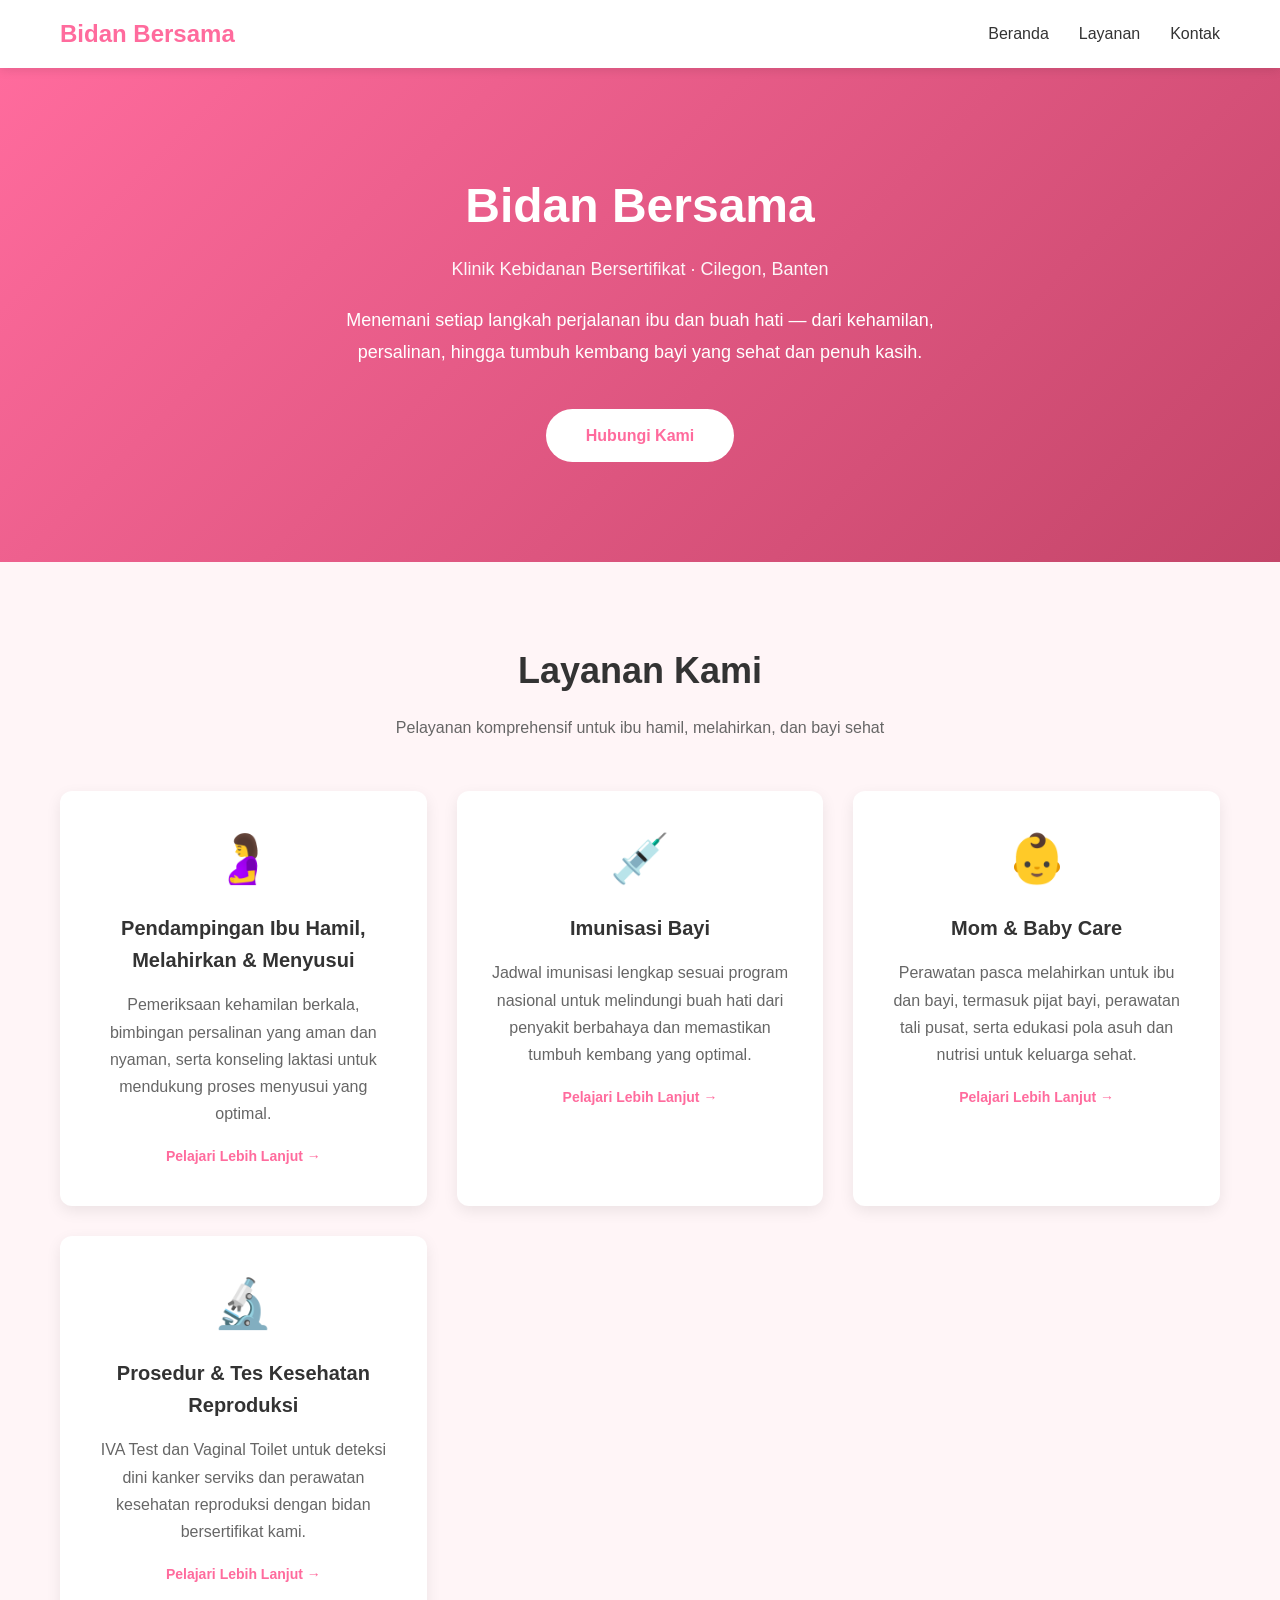
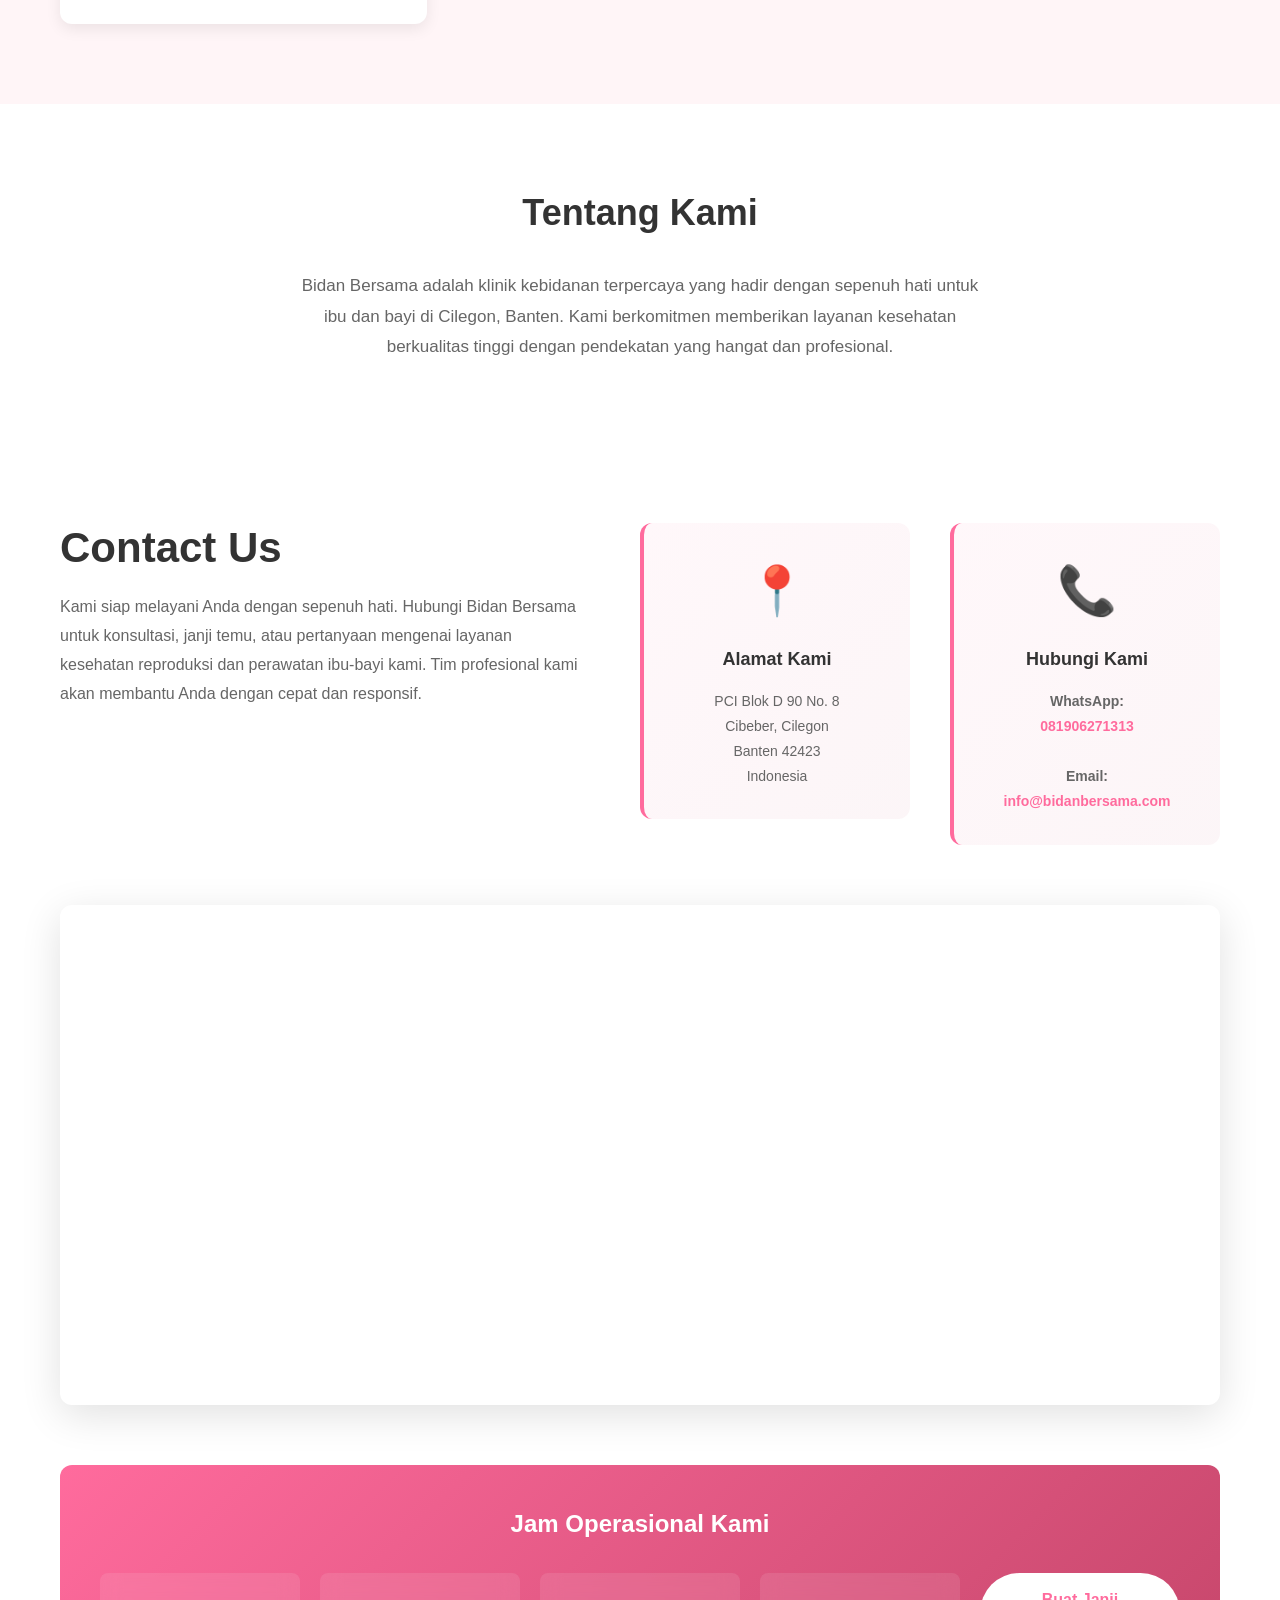
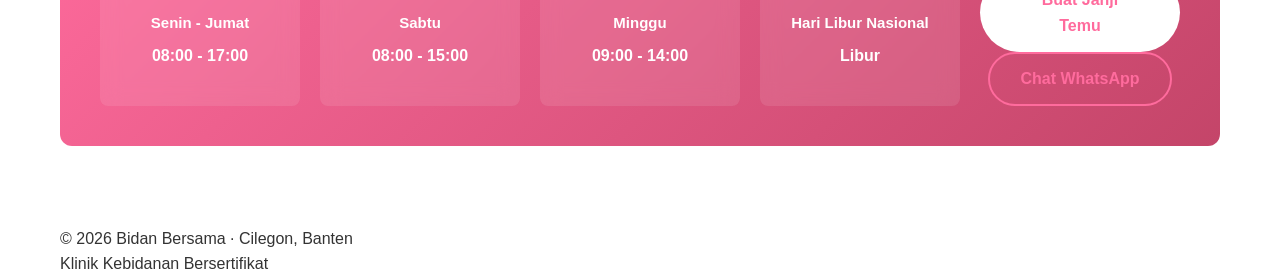
==== commit 7a9f3ee5: "update gmap embedded link" ====
--- a/index.html
+++ b/index.html
@@ -130,7 +130,7 @@
             <!-- Google Map -->
             <div class="map-container">
                 <iframe 
-                    src="https://www.google.com/maps/embed?pb=!1m18!1m12!1m3!1d3956.8234567890!2d106.19245!3d-6.40611!2m3!1f0!2f0!3f0!3m2!1i1024!2i768!4f13.1!3m3!1m2!1s0x2e41e8a8b8b8b8b9%3A0x1234567890abcdef!2sPCI%20Blok%20D%2090%20No.%208%2C%20Cibeber%2C%20Cilegon%2C%20Banten!5e0!3m2!1sid!2sid!4v1234567890" 
+                    src="https://www.google.com/maps/embed?pb=!1m18!1m12!1m3!1d3967.6916205730113!2d106.06684417498882!3d-6.036987893948605!2m3!1f0!2f0!3f0!3m2!1i1024!2i768!4f13.1!3m3!1m2!1s0x2e418c2b51a06bbd%3A0xd72c28f60422188f!2sBidan%20Bersama%20Cilegon!5e0!3m2!1sen!2sid!4v1781922317010!5m2!1sen!2sid" 
                     width="100%" 
                     height="100%" 
                     style="border:0;" 
--- a/styles.css
+++ b/styles.css
@@ -214,71 +214,242 @@
 /* Contact Section */
 .contact {
     padding: 80px 20px;
-    background: linear-gradient(135deg, rgba(255, 107, 157, 0.1) 0%, rgba(196, 69, 105, 0.1) 100%);
-}
-
-.contact h2 {
-    font-size: 36px;
-    text-align: center;
-    margin-bottom: 50px;
-    color: var(--text-dark);
-}
-
+    background: var(--white);
+}
+
+/* Contact Grid (50-25-25 layout) */
 .contact-grid {
     display: grid;
-    grid-template-columns: repeat(auto-fit, minmax(250px, 1fr));
+    grid-template-columns: 1fr 0.5fr 0.5fr;
     gap: 40px;
-    max-width: 800px;
-    margin: 0 auto;
-}
-
-.contact-item {
-    background: var(--white);
+    max-width: 1200px;
+    margin: 0 auto 60px;
+    align-items: flex-start;
+}
+
+/* Left Section - Title and Description */
+.contact-left {
+    padding-right: 20px;
+}
+
+.contact-left h1 {
+    font-size: 42px;
+    font-weight: 800;
+    color: var(--text-dark);
+    margin-bottom: 20px;
+    line-height: 1.2;
+}
+
+.contact-description {
+    font-size: 16px;
+    color: var(--text-light);
+    line-height: 1.8;
+    margin: 0;
+}
+
+/* Contact Info Cards (Middle & Right) */
+.contact-info-card {
+    background: linear-gradient(135deg, rgba(255, 107, 157, 0.05) 0%, rgba(196, 69, 105, 0.05) 100%);
     padding: 30px;
     border-radius: 12px;
-    box-shadow: 0 5px 15px rgba(0, 0, 0, 0.08);
+    border-left: 4px solid var(--primary-color);
+    transition: all 0.3s;
     text-align: center;
 }
 
-.contact-item h3 {
-    color: var(--primary-color);
-    margin-bottom: 15px;
+.contact-info-card:hover {
+    transform: translateY(-5px);
+    box-shadow: 0 15px 40px rgba(0, 0, 0, 0.08);
+    border-left-color: var(--secondary-color);
+}
+
+.contact-info-icon {
+    font-size: 48px;
+    margin-bottom: 15px;
+    display: block;
+}
+
+.contact-info-card h3 {
     font-size: 18px;
-}
-
-.contact-item a {
+    font-weight: 700;
+    color: var(--text-dark);
+    margin-bottom: 15px;
+    margin-top: 0;
+}
+
+.contact-info-card p {
+    font-size: 14px;
+    color: var(--text-light);
+    margin: 0;
+    line-height: 1.8;
+}
+
+.contact-info-card a {
     color: var(--primary-color);
     text-decoration: none;
     font-weight: 600;
     transition: color 0.3s;
 }
 
-.contact-item a:hover {
+.contact-info-card a:hover {
     color: var(--secondary-color);
-}
-
-.contact-item em {
-    display: block;
-    font-size: 14px;
-    color: var(--text-light);
-    margin-top: 8px;
-}
-
-/* Footer */
-.footer {
-    background: var(--text-dark);
+    text-decoration: underline;
+}
+
+/* Map Container */
+.map-container {
+    max-width: 1200px;
+    margin: 0 auto 60px;
+    border-radius: 12px;
+    overflow: hidden;
+    box-shadow: 0 10px 40px rgba(0, 0, 0, 0.12);
+    height: 500px;
+}
+
+.map-container iframe {
+    border-radius: 12px;
+    border: none;
+}
+
+/* Opening Hours */
+.opening-hours {
+    max-width: 1200px;
+    margin: 0 auto;
+    background: linear-gradient(135deg, var(--primary-color) 0%, var(--secondary-color) 100%);
     color: var(--white);
-    padding: 30px 20px;
+    padding: 40px;
+    border-radius: 12px;
     text-align: center;
 }
 
-.footer p {
-    margin: 5px 0;
-}
-
-.footer-secondary {
-    font-size: 14px;
-    opacity: 0.8;
+.opening-hours h3 {
+    font-size: 24px;
+    font-weight: 700;
+    margin-bottom: 30px;
+    margin-top: 0;
+}
+
+.hours-grid {
+    display: grid;
+    grid-template-columns: repeat(auto-fit, minmax(200px, 1fr));
+    gap: 20px;
+}
+
+.hour-item {
+    display: flex;
+    flex-direction: column;
+    justify-content: center;
+    padding: 15px;
+    background: rgba(255, 255, 255, 0.1);
+    border-radius: 8px;
+    backdrop-filter: blur(10px);
+}
+
+.hour-item .day {
+    font-weight: 600;
+    font-size: 15px;
+    margin-bottom: 8px;
+}
+
+.hour-item .time {
+    font-size: 16px;
+    font-weight: 700;
+}
+
+/* Responsive Design */
+@media (max-width: 1024px) {
+    .contact-grid {
+        grid-template-columns: 1fr;
+        gap: 30px;
+    }
+
+    .contact-left {
+        padding-right: 0;
+    }
+
+    .contact-left h1 {
+        font-size: 32px;
+    }
+
+    .map-container {
+        height: 400px;
+    }
+}
+
+@media (max-width: 768px) {
+    .contact {
+        padding: 60px 20px;
+    }
+
+    .contact-left h1 {
+        font-size: 28px;
+    }
+
+    .contact-description {
+        font-size: 14px;
+    }
+
+    .contact-info-card {
+        padding: 25px;
+    }
+
+    .contact-info-icon {
+        font-size: 40px;
+    }
+
+    .contact-info-card h3 {
+        font-size: 16px;
+    }
+
+    .contact-info-card p {
+        font-size: 13px;
+    }
+
+    .map-container {
+        height: 300px;
+        margin-bottom: 40px;
+    }
+
+    .opening-hours {
+        padding: 30px 20px;
+    }
+
+    .opening-hours h3 {
+        font-size: 20px;
+        margin-bottom: 20px;
+    }
+
+    .hours-grid {
+        grid-template-columns: 1fr 1fr;
+        gap: 15px;
+    }
+
+    .hour-item {
+        padding: 12px;
+        font-size: 13px;
+    }
+
+    .hour-item .day {
+        font-size: 12px;
+    }
+
+    .hour-item .time {
+        font-size: 14px;
+    }
+}
+
+@media (max-width: 480px) {
+    .contact-left h1 {
+        font-size: 24px;
+    }
+
+    .hours-grid {
+        grid-template-columns: 1fr;
+    }
+
+    .map-container {
+        height: 250px;
+    }
 }
 
 /* Responsive Design */
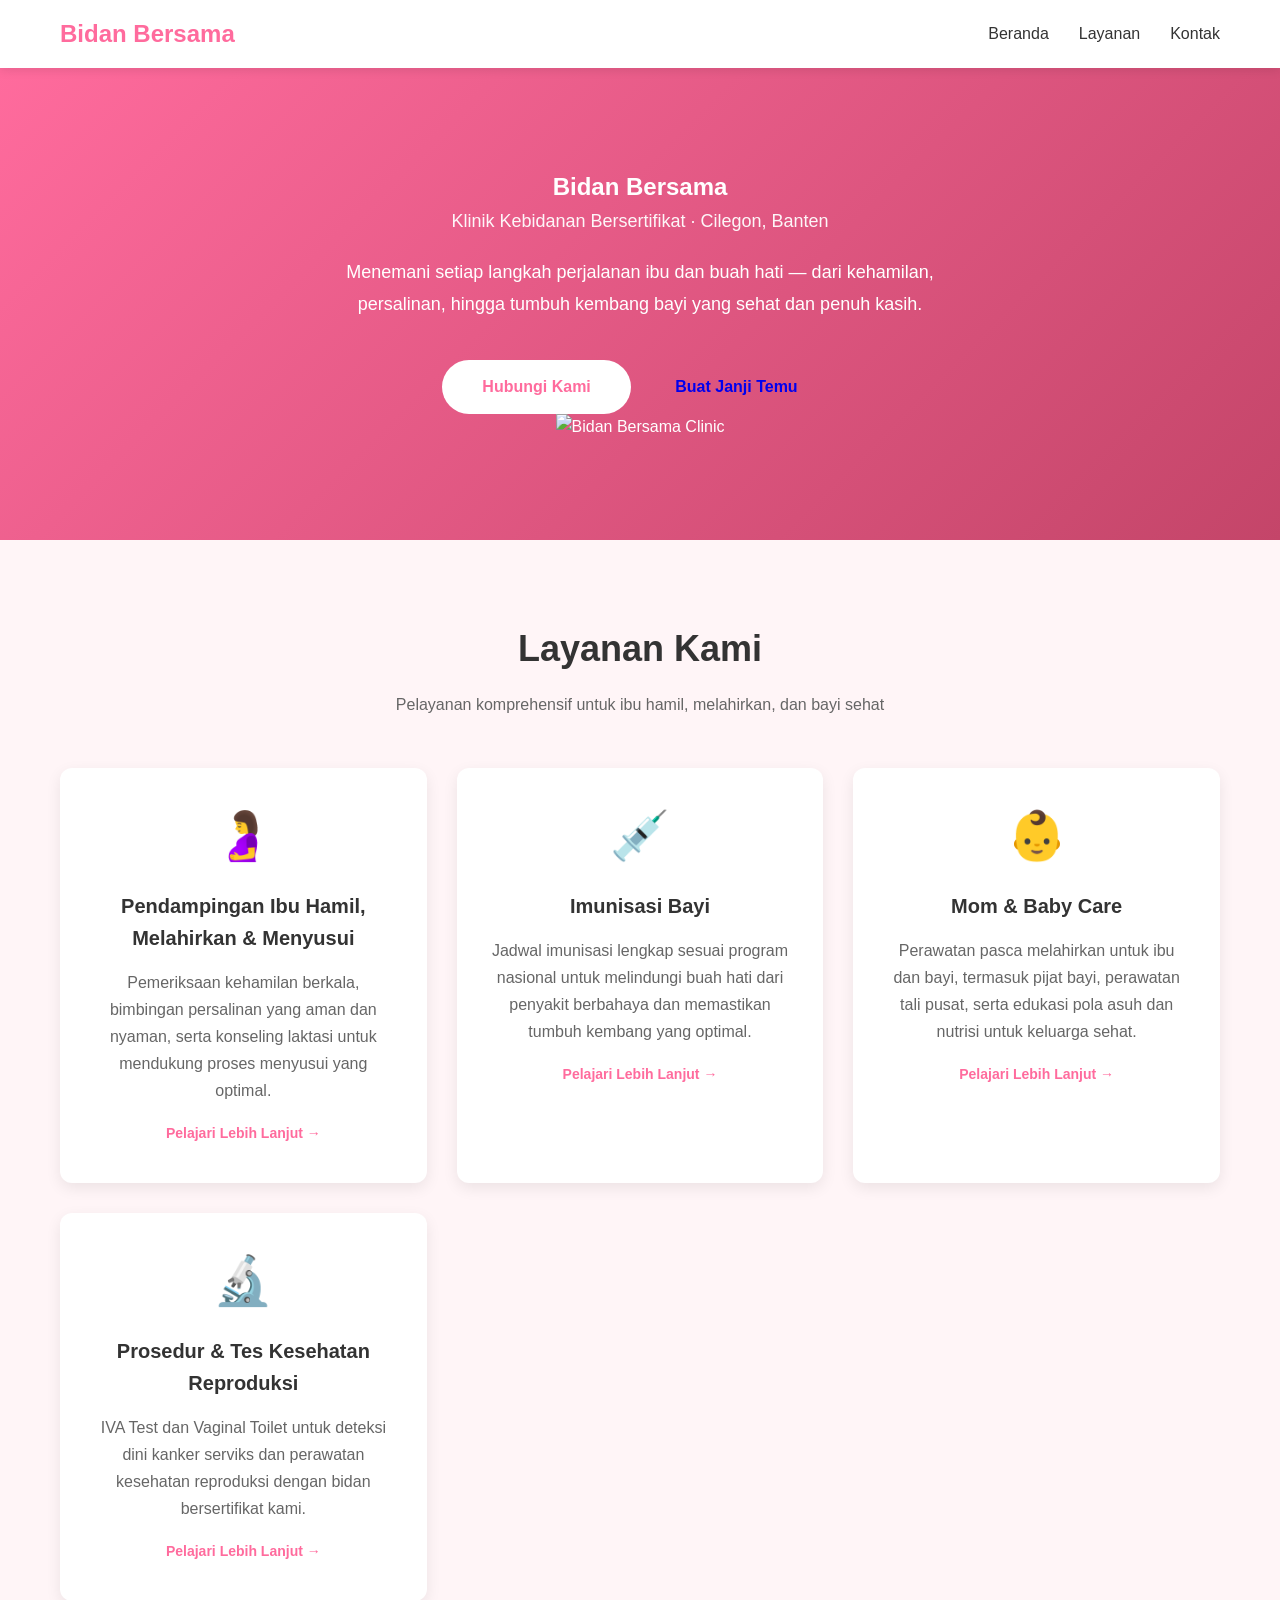
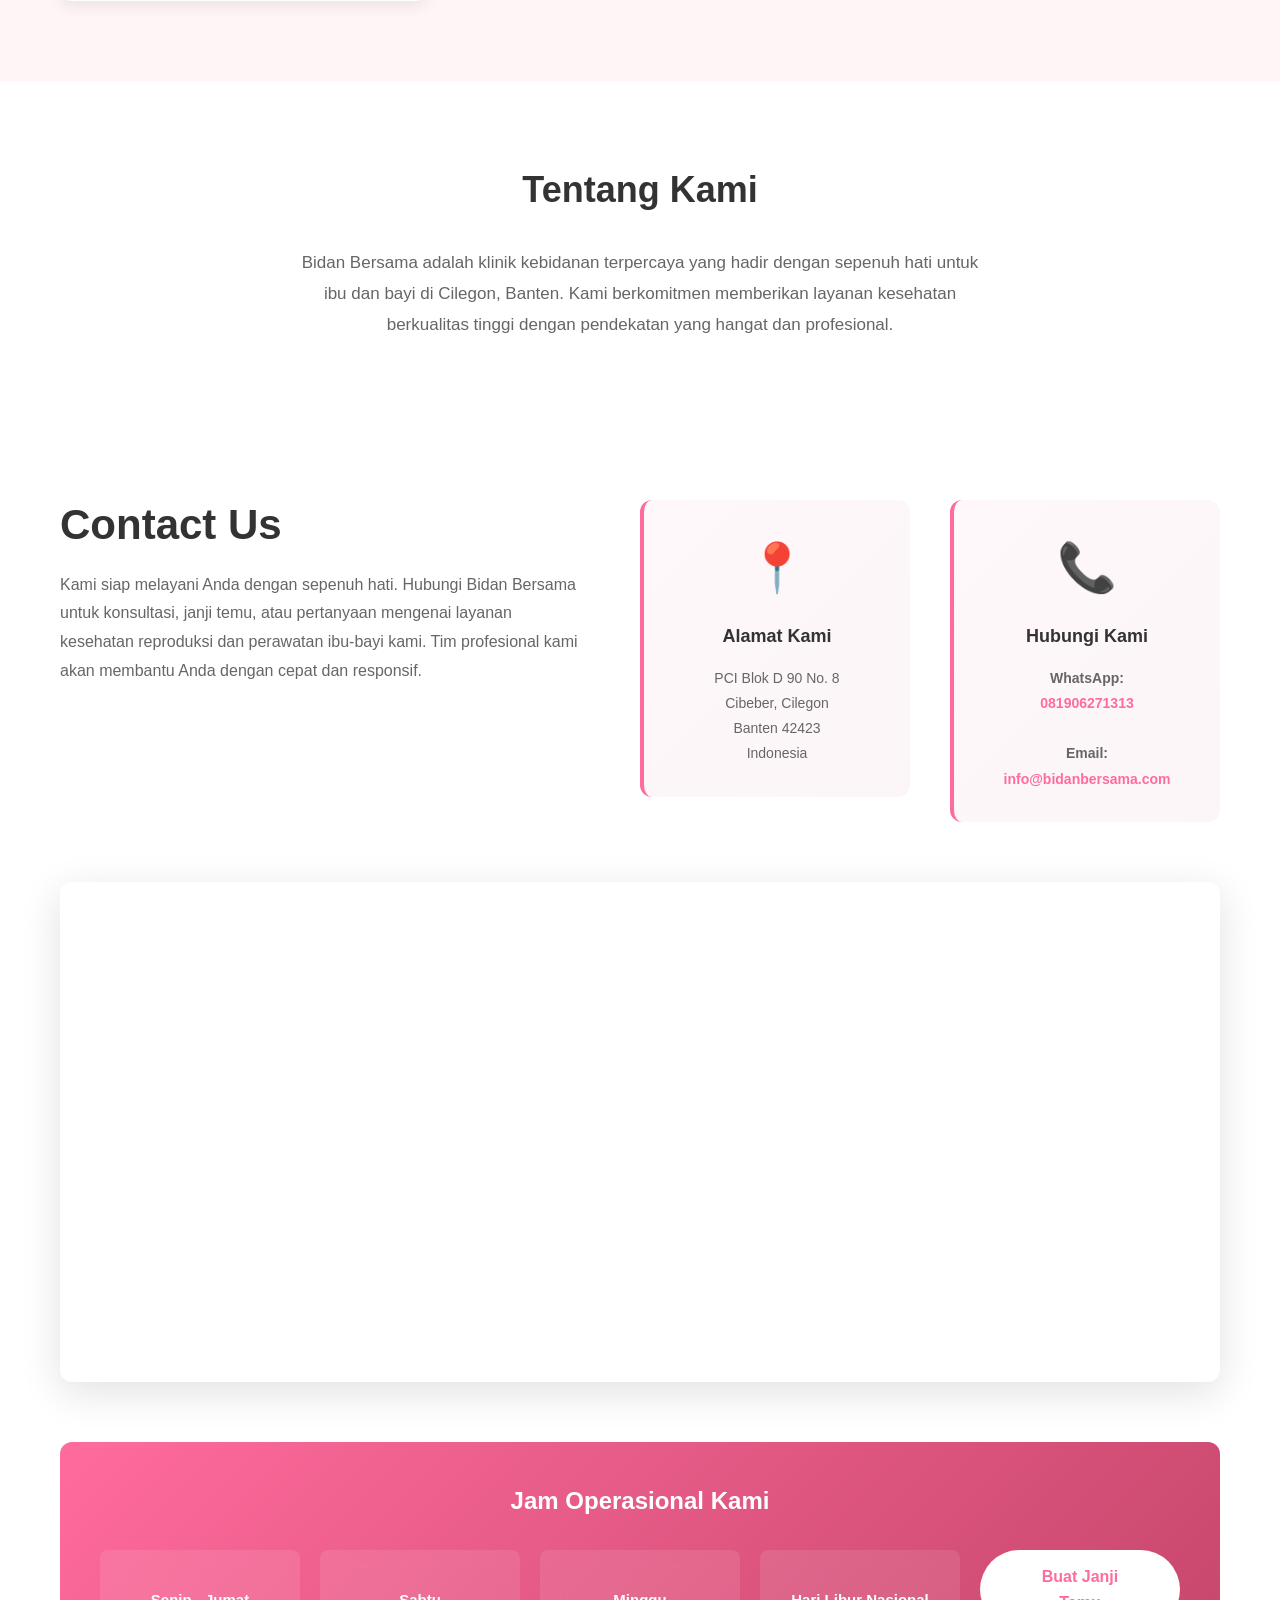
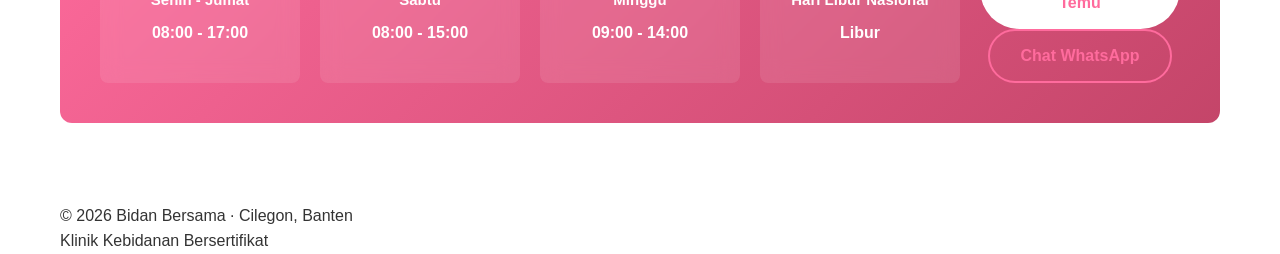
==== commit 5ea214f1: "update hero section" ====
--- a/index.html
+++ b/index.html
@@ -29,15 +29,25 @@
     <!-- Hero Section -->
     <section id="home" class="hero">
         <div class="container">
-            <div class="hero-content">
-                <h1>Bidan Bersama</h1>
-                <p class="subtitle">Klinik Kebidanan Bersertifikat · Cilegon, Banten</p>
-                <p class="hero-text">Menemani setiap langkah perjalanan ibu dan buah hati — dari kehamilan, persalinan, hingga tumbuh kembang bayi yang sehat dan penuh kasih.</p>
-                <a href="https://wa.me/6281906271313" class="btn btn-primary" target="_blank">Hubungi Kami</a>
+            <div class="hero-content-wrapper">
+                <!-- Left Side - Text -->
+                <div class="hero-text-content">
+                    <h1>Bidan Bersama</h1>
+                    <p class="subtitle">Klinik Kebidanan Bersertifikat · Cilegon, Banten</p>
+                    <p class="hero-text">Menemani setiap langkah perjalanan ibu dan buah hati — dari kehamilan, persalinan, hingga tumbuh kembang bayi yang sehat dan penuh kasih.</p>
+                    <div class="hero-buttons">
+                        <a href="https://wa.me/6281906271313" class="btn btn-primary" target="_blank">Hubungi Kami</a>
+                        <a href="./appointment.html" class="btn btn-secondary">Buat Janji Temu</a>
+                    </div>
+                </div>
+    
+                <!-- Right Side - Image -->
+                <div class="hero-image-content">
+                    <img src="./images/hero-midwife.jpg" alt="Bidan Bersama Clinic" class="hero-image">
+                </div>
             </div>
         </div>
     </section>
-
     <!-- Services Section -->
     <section id="services" class="services">
         <div class="container">
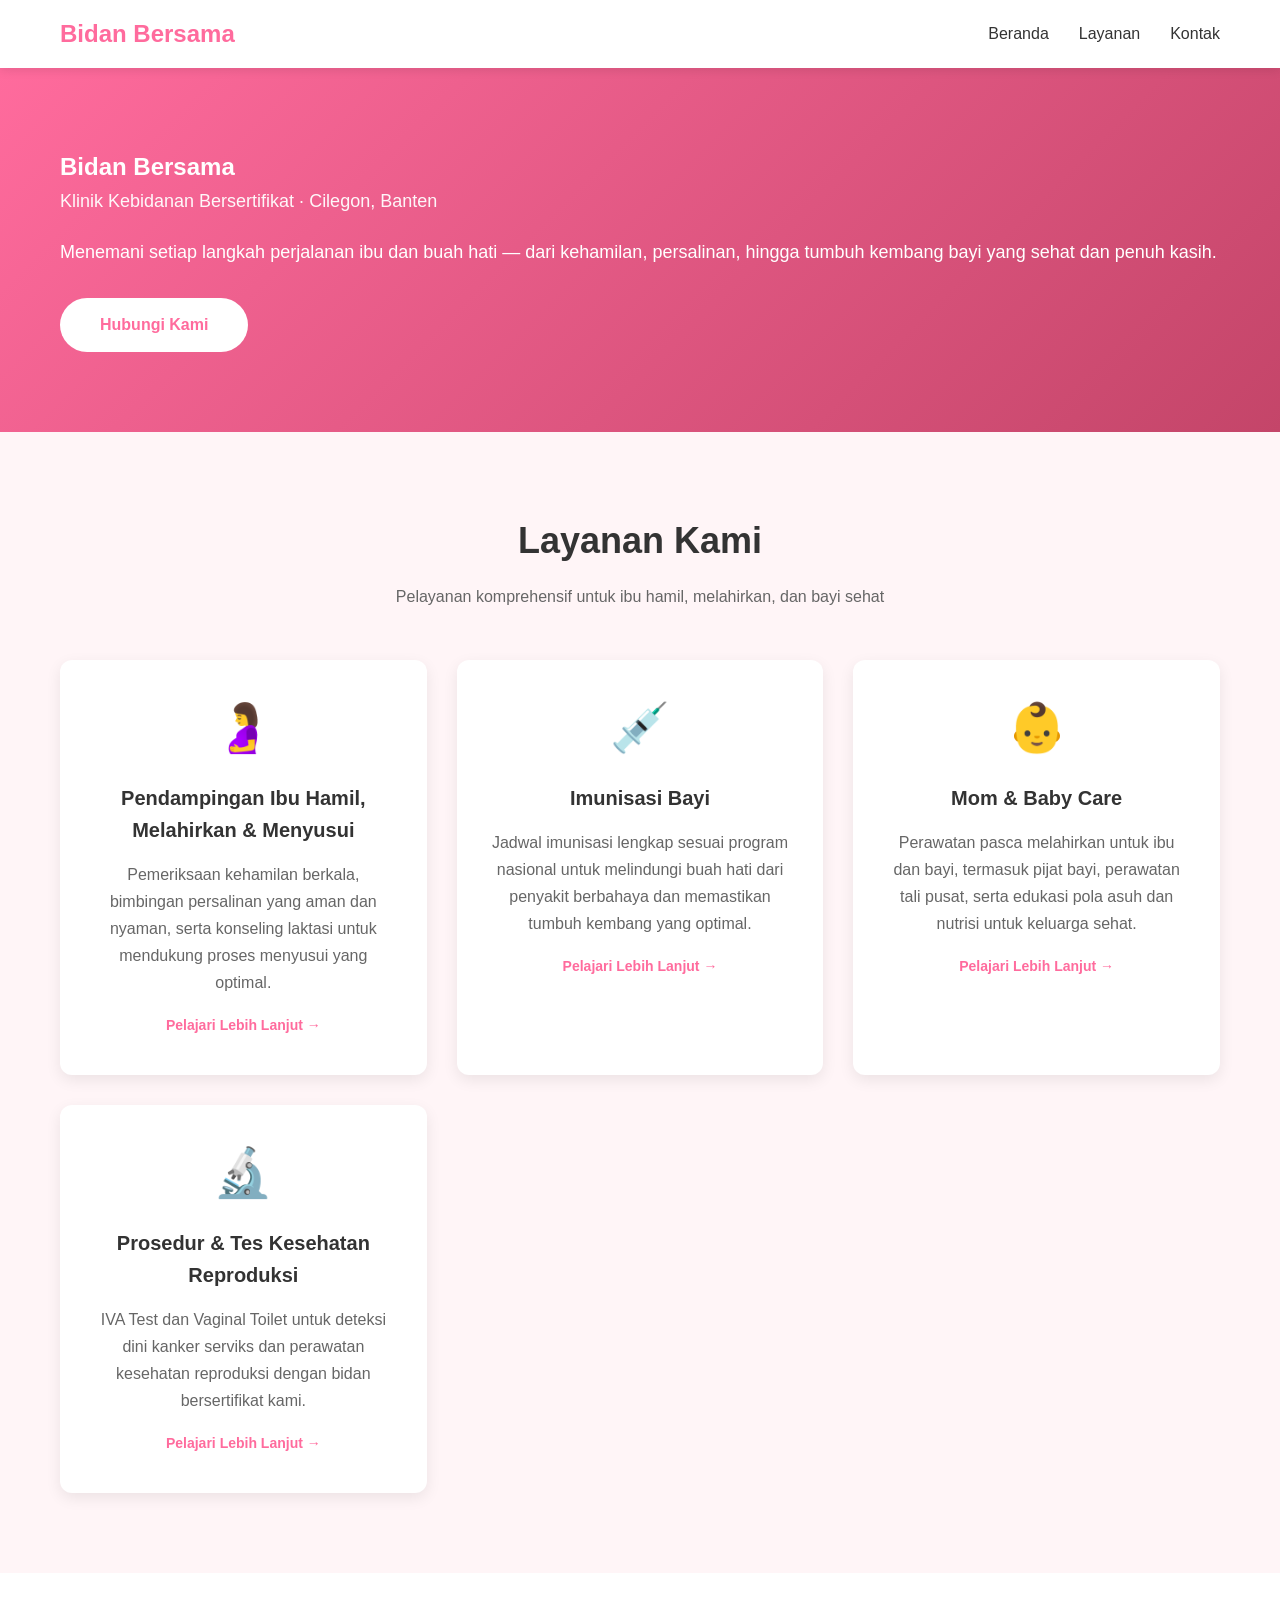
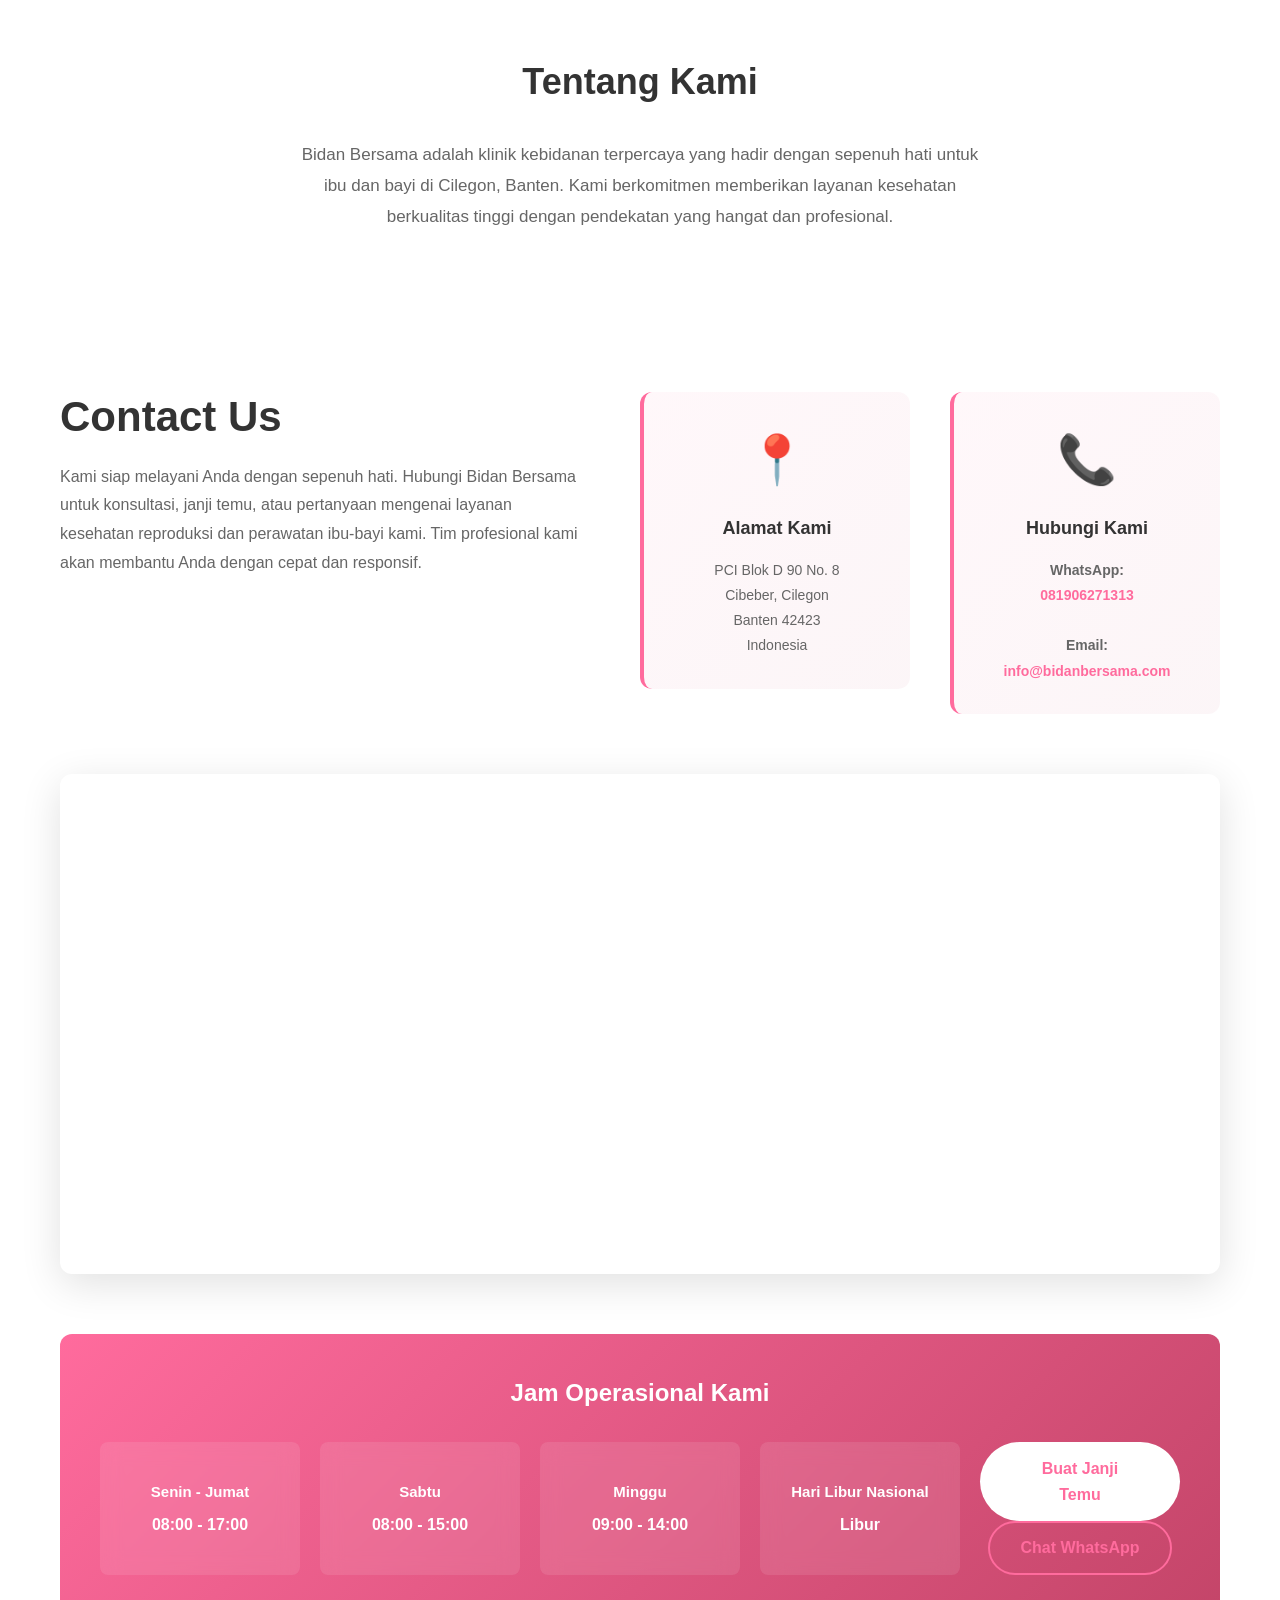
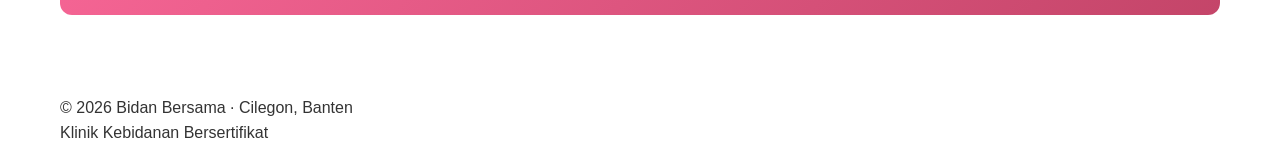
==== commit b716210c: "hero section changes to bgr" ====
--- a/index.html
+++ b/index.html
@@ -27,27 +27,17 @@
     </nav>
 
     <!-- Hero Section -->
-    <section id="home" class="hero">
+    <section id="home" class="hero hero-bg">
         <div class="container">
-            <div class="hero-content-wrapper">
-                <!-- Left Side - Text -->
-                <div class="hero-text-content">
-                    <h1>Bidan Bersama</h1>
-                    <p class="subtitle">Klinik Kebidanan Bersertifikat · Cilegon, Banten</p>
-                    <p class="hero-text">Menemani setiap langkah perjalanan ibu dan buah hati — dari kehamilan, persalinan, hingga tumbuh kembang bayi yang sehat dan penuh kasih.</p>
-                    <div class="hero-buttons">
-                        <a href="https://wa.me/6281906271313" class="btn btn-primary" target="_blank">Hubungi Kami</a>
-                        <a href="./appointment.html" class="btn btn-secondary">Buat Janji Temu</a>
-                    </div>
-                </div>
-    
-                <!-- Right Side - Image -->
-                <div class="hero-image-content">
-                    <img src="./images/hero-midwife.jpg" alt="Bidan Bersama Clinic" class="hero-image">
-                </div>
+            <div class="hero-content">
+                <h1>Bidan Bersama</h1>
+                <p class="subtitle">Klinik Kebidanan Bersertifikat · Cilegon, Banten</p>
+                <p class="hero-text">Menemani setiap langkah perjalanan ibu dan buah hati — dari kehamilan, persalinan, hingga tumbuh kembang bayi yang sehat dan penuh kasih.</p>
+                <a href="https://wa.me/6281906271313" class="btn btn-primary" target="_blank">Hubungi Kami</a>
             </div>
         </div>
     </section>
+    
     <!-- Services Section -->
     <section id="services" class="services">
         <div class="container">
--- a/styles.css
+++ b/styles.css
@@ -88,14 +88,29 @@
 .hero {
     background: linear-gradient(135deg, var(--primary-color) 0%, var(--secondary-color) 100%);
     color: var(--white);
-    padding: 100px 20px;
-    text-align: center;
-}
-
-.hero-content h1 {
+    padding: 80px 20px;
+}
+
+.hero-content-wrapper {
+    display: grid;
+    grid-template-columns: 1fr 1fr;
+    gap: 50px;
+    align-items: center;
+    max-width: 1200px;
+    margin: 0 auto;
+}
+
+/* Text Content */
+.hero-text-content {
+    padding-right: 30px;
+    animation: slideInLeft 0.8s ease-out;
+}
+
+.hero-text-content h1 {
     font-size: 48px;
     margin-bottom: 10px;
     font-weight: 800;
+    line-height: 1.2;
 }
 
 .subtitle {
@@ -106,9 +121,149 @@
 
 .hero-text {
     font-size: 18px;
-    max-width: 600px;
-    margin: 20px auto 40px;
+    margin: 20px 0 30px 0;
     line-height: 1.8;
+}
+
+/* Hero Buttons */
+.hero-buttons {
+    display: flex;
+    gap: 15px;
+    flex-wrap: wrap;
+}
+
+.btn-secondary {
+    display: inline-block;
+    padding: 14px 40px;
+    border-radius: 50px;
+    text-decoration: none;
+    font-weight: 600;
+    transition: all 0.3s;
+    border: 2px solid var(--white);
+    color: var(--white);
+    background: transparent;
+}
+
+.btn-secondary:hover {
+    background: var(--white);
+    color: var(--primary-color);
+    transform: translateY(-2px);
+}
+
+/* Image Content */
+.hero-image-content {
+    display: flex;
+    justify-content: center;
+    align-items: center;
+    animation: slideInRight 0.8s ease-out;
+}
+
+.hero-image {
+    width: 100%;
+    max-width: 500px;
+    height: auto;
+    border-radius: 15px;
+    box-shadow: 0 20px 60px rgba(0, 0, 0, 0.3);
+    animation: float 3s ease-in-out infinite;
+    object-fit: cover;
+}
+
+/* Animations */
+@keyframes slideInLeft {
+    from {
+        opacity: 0;
+        transform: translateX(-50px);
+    }
+    to {
+        opacity: 1;
+        transform: translateX(0);
+    }
+}
+
+@keyframes slideInRight {
+    from {
+        opacity: 0;
+        transform: translateX(50px);
+    }
+    to {
+        opacity: 1;
+        transform: translateX(0);
+    }
+}
+
+@keyframes float {
+    0%, 100% { transform: translateY(0px); }
+    50% { transform: translateY(-20px); }
+}
+
+/* Responsive */
+@media (max-width: 1024px) {
+    .hero-content-wrapper {
+        gap: 30px;
+    }
+
+    .hero-text-content h1 {
+        font-size: 36px;
+    }
+
+    .hero-text-content {
+        padding-right: 0;
+    }
+
+    .hero-image {
+        max-width: 400px;
+    }
+}
+
+@media (max-width: 768px) {
+    .hero {
+        padding: 60px 20px;
+    }
+
+    .hero-content-wrapper {
+        grid-template-columns: 1fr;
+        gap: 40px;
+    }
+
+    .hero-text-content h1 {
+        font-size: 32px;
+    }
+
+    .subtitle {
+        font-size: 16px;
+    }
+
+    .hero-text {
+        font-size: 16px;
+    }
+
+    .hero-buttons {
+        flex-direction: column;
+    }
+
+    .hero-buttons .btn {
+        width: 100%;
+        text-align: center;
+    }
+
+    .hero-image {
+        max-width: 100%;
+        height: 300px;
+    }
+}
+
+@media (max-width: 480px) {
+    .hero {
+        padding: 40px 20px;
+    }
+
+    .hero-text-content h1 {
+        font-size: 24px;
+    }
+
+    .hero-image {
+        height: 250px;
+    }
 }
 
 /* Buttons */
